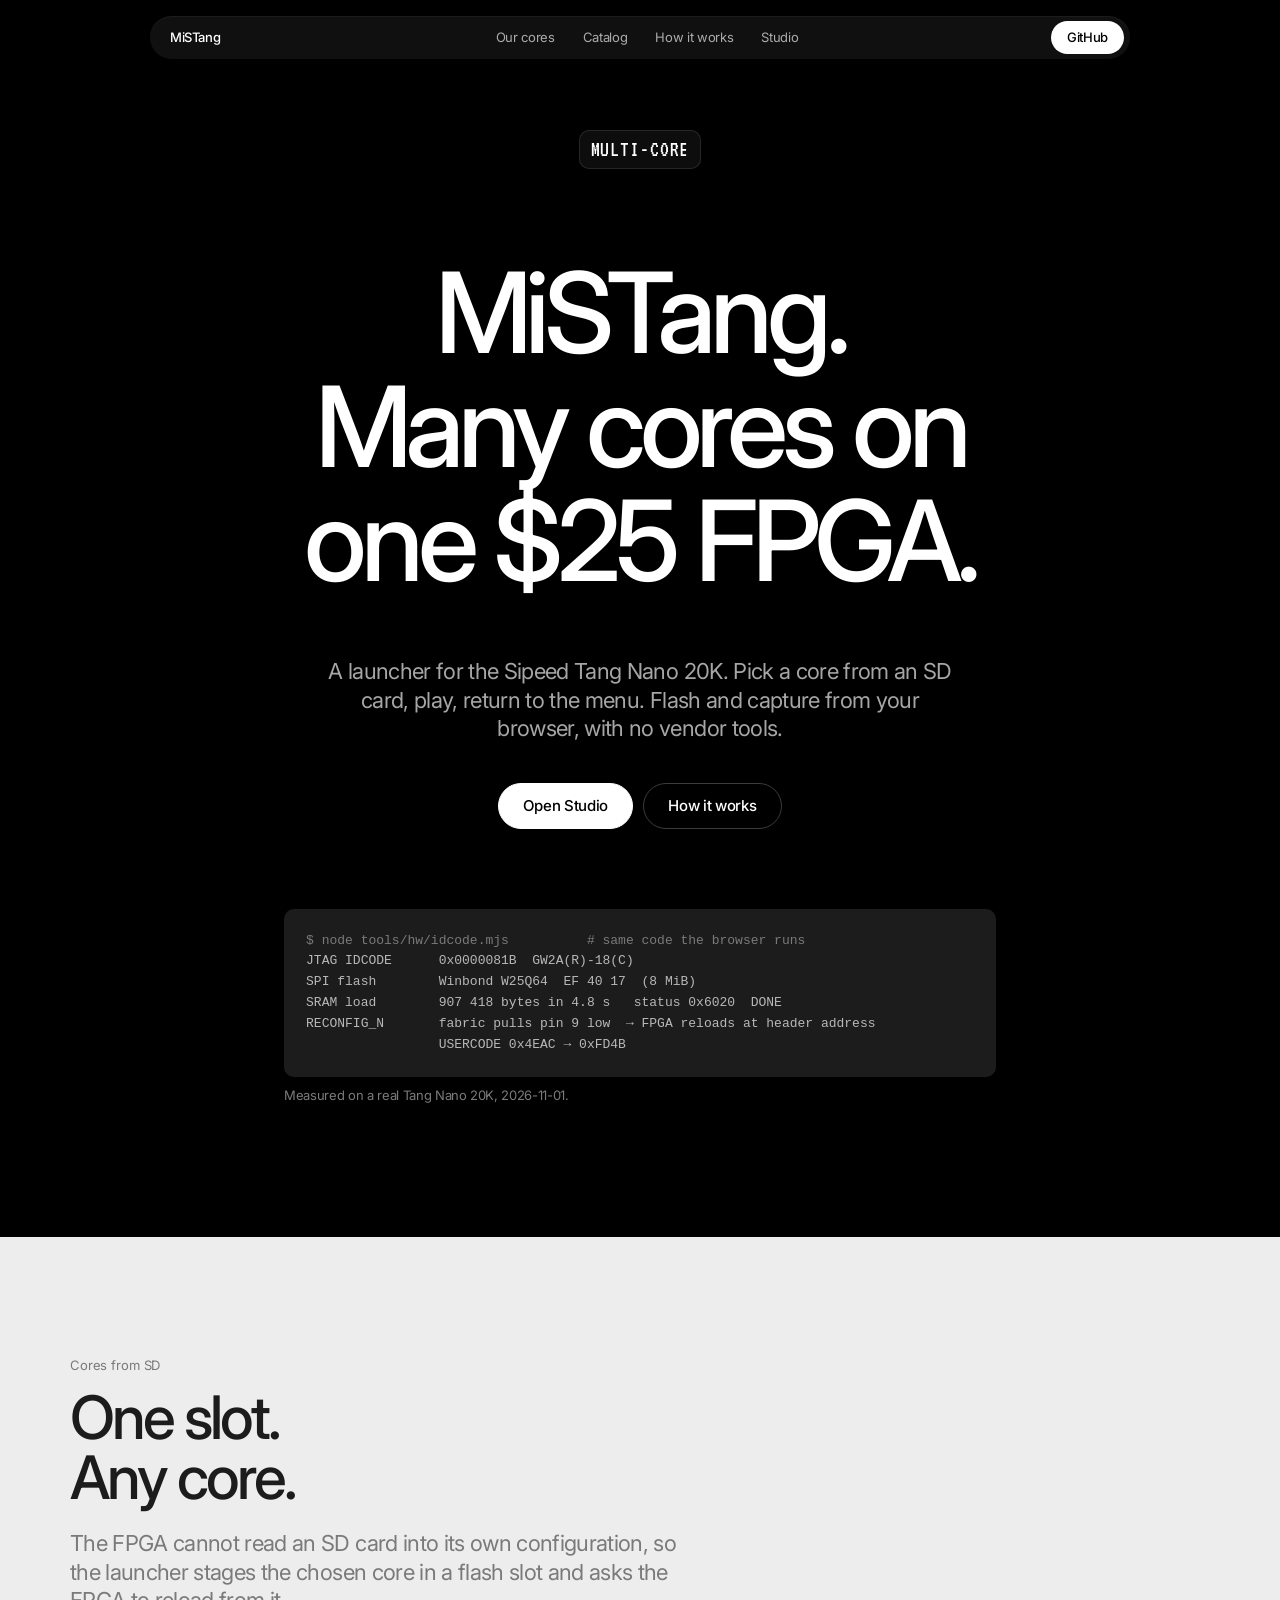
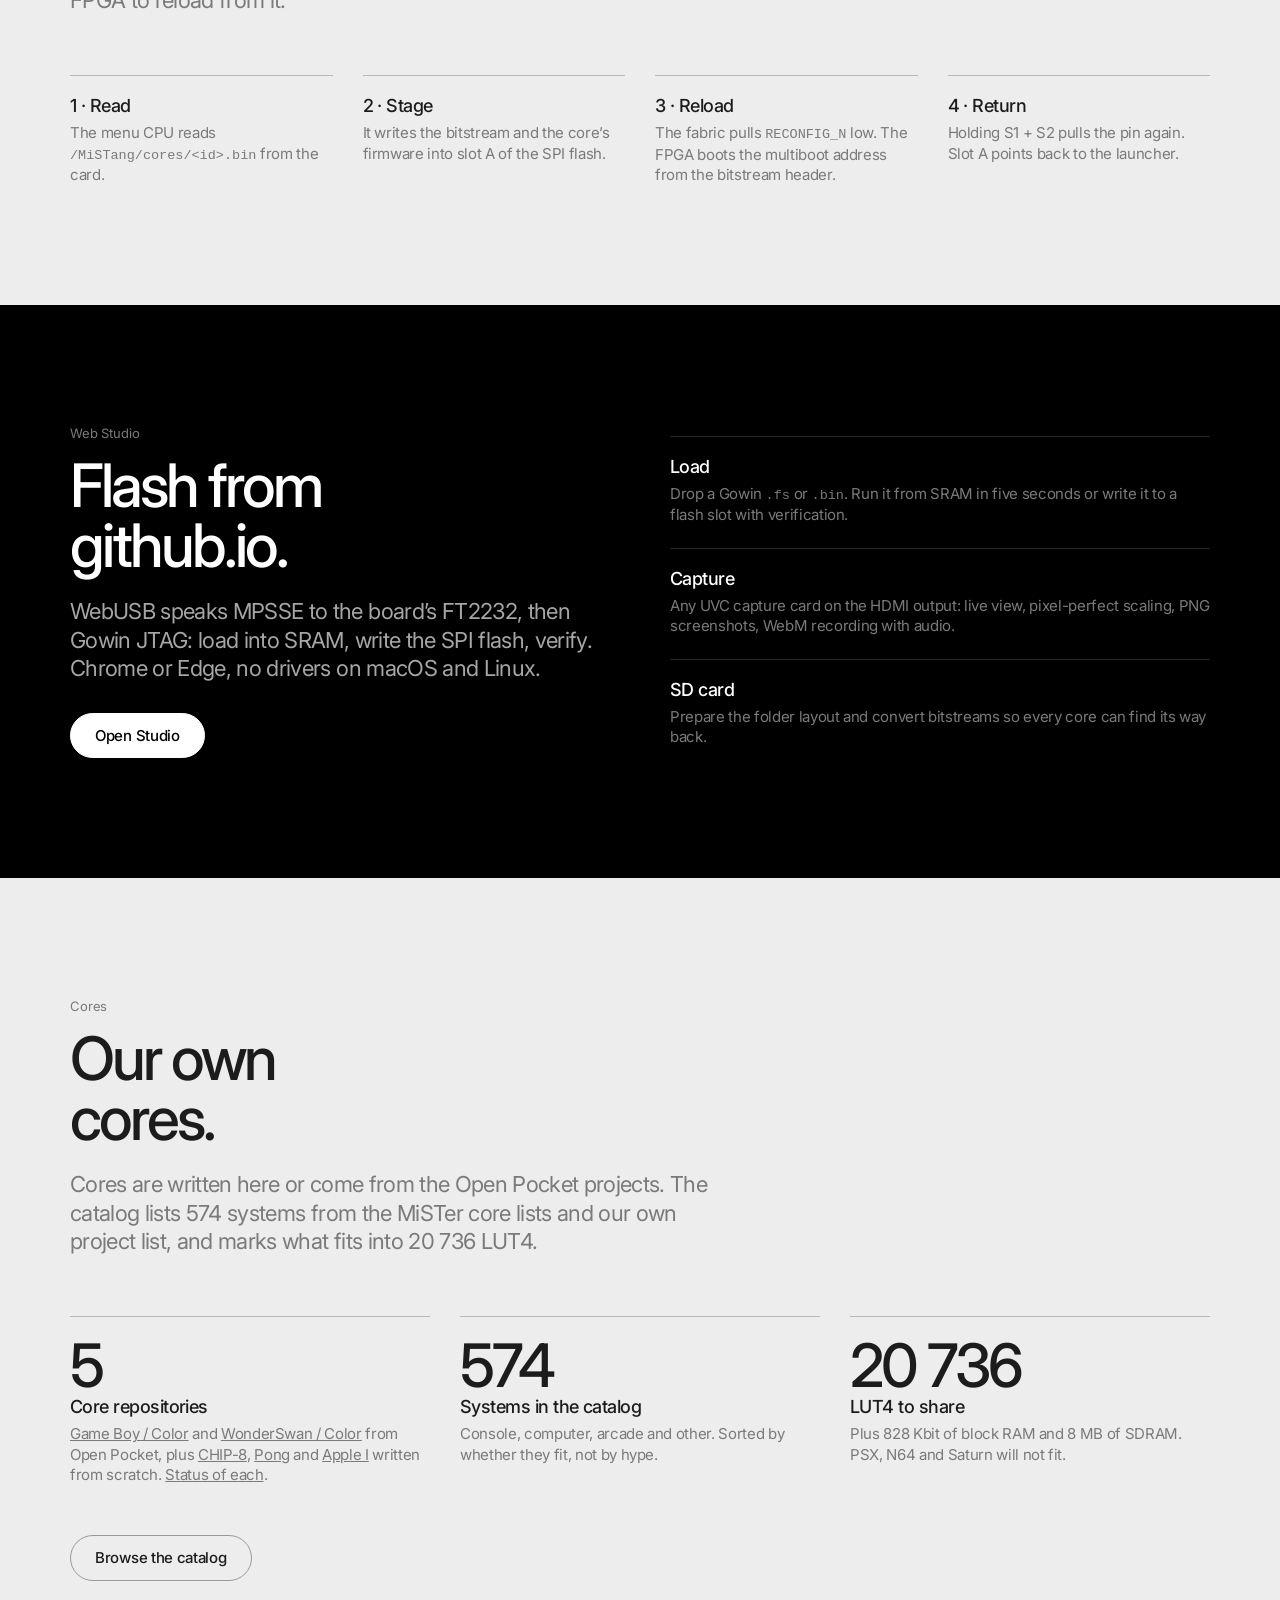
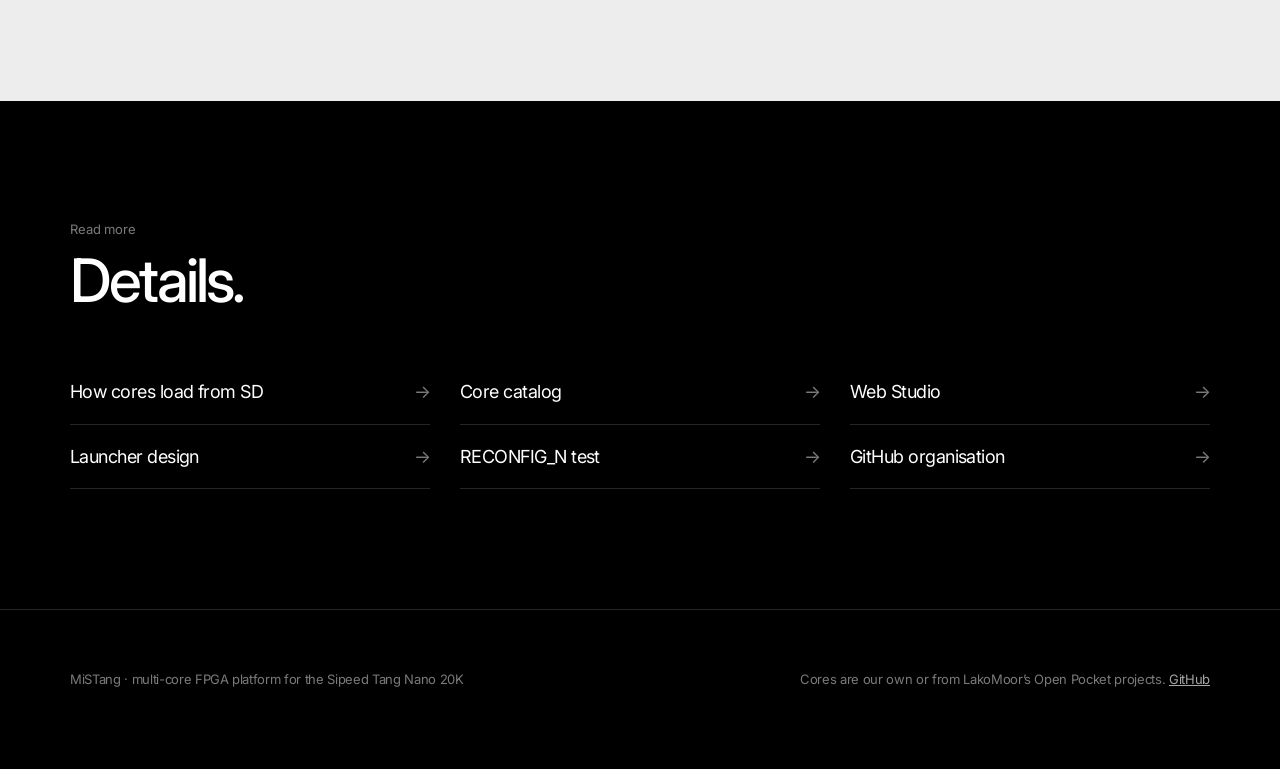
==== docs/index.html @ 380640c5 "Apple I core: site entry, catalog, README" ====
<!doctype html><html lang="en"><head><meta charset="utf-8"><meta name="viewport" content="width=device-width,initial-scale=1"><title>MiSTang</title><meta name="description" content="MiSTang: many FPGA cores on one Tang Nano 20K. Web flasher, HDMI capture, core catalog."><link rel="stylesheet" href="assets/site.css"><link rel="preconnect" href="https://fonts.googleapis.com"><link href="https://fonts.googleapis.com/css2?family=Inter:wght@400;500&family=VT323&display=swap" rel="stylesheet"></head><body><nav class="top"><a class="brand" href="index.html">MiSTang</a><div class="links"><a class="" href="ours.html">Our cores</a><a class="" href="cores.html">Catalog</a><a class="" href="how.html">How it works</a><a class="" href="studio/">Studio</a></div><a class="gh" href="https://github.com/MiSTang-FPGA/MiSTang">GitHub</a></nav>
<section class="hero"><div class="wrap">
<div class="lcd">MULTI-CORE</div>
<h1>MiSTang.<br>Many cores on<br>one $25 FPGA.</h1>
<p class="lead">A launcher for the Sipeed Tang Nano 20K. Pick a core from an SD card, play, return to the menu. Flash and capture from your browser, with no vendor tools.</p>
<div class="btns"><a class="btn solid" href="studio/">Open Studio</a><a class="btn" href="how.html">How it works</a></div>
<div style="max-width:760px;margin:80px auto 0;text-align:left"><pre><span style="color:#7a7a7a">$ node tools/hw/idcode.mjs          # same code the browser runs</span>
JTAG IDCODE      0x0000081B  GW2A(R)-18(C)
SPI flash        Winbond W25Q64  EF 40 17  (8 MiB)
SRAM load        907 418 bytes in 4.8 s   status 0x6020  DONE
RECONFIG_N       fabric pulls pin 9 low  → FPGA reloads at header address
                 USERCODE 0x4EAC → 0xFD4B</pre><p class="caption">Measured on a real Tang Nano 20K, 2026-11-01.</p></div>
</div></section>

<section class="light"><div class="wrap">
<p class="eyebrow">Cores from SD</p><h2>One slot.<br>Any core.</h2>
<p class="lead">The FPGA cannot read an SD card into its own configuration, so the launcher stages the chosen core in a flash slot and asks the FPGA to reload from it.</p>
<div class="grid4">
<div class="feat"><h3>1 · Read</h3><p>The menu CPU reads <code>/MiSTang/cores/&lt;id&gt;.bin</code> from the card.</p></div>
<div class="feat"><h3>2 · Stage</h3><p>It writes the bitstream and the core’s firmware into slot A of the SPI flash.</p></div>
<div class="feat"><h3>3 · Reload</h3><p>The fabric pulls <code>RECONFIG_N</code> low. The FPGA boots the multiboot address from the bitstream header.</p></div>
<div class="feat"><h3>4 · Return</h3><p>Holding S1 + S2 pulls the pin again. Slot A points back to the launcher.</p></div>
</div></div></section>

<section><div class="wrap split">
<div><p class="eyebrow">Web Studio</p><h2>Flash from<br>github.io.</h2>
<p class="lead">WebUSB speaks MPSSE to the board’s FT2232, then Gowin JTAG: load into SRAM, write the SPI flash, verify. Chrome or Edge, no drivers on macOS and Linux.</p>
<div class="btns" style="justify-content:flex-start;margin-top:30px"><a class="btn solid" href="studio/">Open Studio</a></div></div>
<div><div class="feat"><h3>Load</h3><p>Drop a Gowin <code>.fs</code> or <code>.bin</code>. Run it from SRAM in five seconds or write it to a flash slot with verification.</p></div>
<div class="feat" style="margin-top:22px"><h3>Capture</h3><p>Any UVC capture card on the HDMI output: live view, pixel-perfect scaling, PNG screenshots, WebM recording with audio.</p></div>
<div class="feat" style="margin-top:22px"><h3>SD card</h3><p>Prepare the folder layout and convert bitstreams so every core can find its way back.</p></div></div>
</div></section>

<section class="light"><div class="wrap">
<p class="eyebrow">Cores</p><h2>Our own<br>cores.</h2>
<p class="lead">Cores are written here or come from the Open Pocket projects. The catalog lists 574 systems from the MiSTer core lists and our own project list, and marks what fits into 20 736 LUT4.</p>
<div class="grid3">
<div class="feat"><div class="big-num">5</div><h3>Core repositories</h3><p><a href="https://github.com/MiSTang-FPGA/mistang-core-gbc">Game Boy / Color</a> and <a href="https://github.com/MiSTang-FPGA/mistang-core-ws">WonderSwan / Color</a> from Open Pocket, plus <a href="https://github.com/MiSTang-FPGA/mistang-core-chip8">CHIP-8</a>, <a href="https://github.com/MiSTang-FPGA/mistang-core-pong">Pong</a> and <a href="https://github.com/MiSTang-FPGA/mistang-core-apple1">Apple I</a> written from scratch. <a href="ours.html">Status of each</a>.</p></div>
<div class="feat"><div class="big-num">574</div><h3>Systems in the catalog</h3><p>Console, computer, arcade and other. Sorted by whether they fit, not by hype.</p></div>
<div class="feat"><div class="big-num">20 736</div><h3>LUT4 to share</h3><p>Plus 828 Kbit of block RAM and 8 MB of SDRAM. PSX, N64 and Saturn will not fit.</p></div>
</div>
<div class="btns" style="justify-content:flex-start;margin-top:50px"><a class="btn" href="cores.html">Browse the catalog</a></div>
</div></section>

<section><div class="wrap"><p class="eyebrow">Read more</p><h2>Details.</h2>
<div class="doclinks"><a href="how.html">How cores load from SD<span>→</span></a><a href="cores.html">Core catalog<span>→</span></a><a href="studio/">Web Studio<span>→</span></a>
<a href="https://github.com/MiSTang-FPGA/MiSTang/blob/main/docs/design/launcher.md">Launcher design<span>→</span></a><a href="https://github.com/MiSTang-FPGA/MiSTang/tree/main/hwtest/reconfig">RECONFIG_N test<span>→</span></a><a href="https://github.com/MiSTang-FPGA">GitHub organisation<span>→</span></a></div></div></section><footer><div class="wrap"><span>MiSTang · multi-core FPGA platform for the Sipeed Tang Nano 20K</span><span>Cores are our own or from LakoMoor’s Open Pocket projects. <a href="https://github.com/MiSTang-FPGA">GitHub</a></span></div></footer></body></html>
---- docs/assets/site.css ----
/* MiSTang: same achromatic language as Open Pocket — white on black, black on warm grey, tight grotesk,
   floating frosted nav pill, outlined pill buttons, one dot-matrix accent. */
:root{color-scheme:dark;--ink:#000;--graphite:#1c1c1c;--steel:#7a7a7a;--pewter:#a6a6a6;--ash:#b8b8b8;--mist:#ededed;--paper:#fff;--hair:#262626;
--sans:"Graphik",Inter,"Segoe UI",system-ui,sans-serif;--mono:ui-monospace,"SF Mono",Menlo,Consolas,monospace;
/* aliases used by the Studio stylesheet */
--bg:var(--ink);--card:var(--graphite);--line:var(--hair);--dim:var(--pewter);--mute:var(--steel);--tang:#fff;--tang2:#ededed;--teal:#fff;--bad:#ff6b6b;--ok:#7be3a4;--r:10px}
*{box-sizing:border-box}html{scroll-behavior:smooth}
body{margin:0;background:var(--ink);color:var(--paper);font:400 17px/1.3 var(--sans);letter-spacing:-.02em;-webkit-font-smoothing:antialiased;overflow-x:hidden}
a{color:inherit}.wrap{max-width:1180px;margin:0 auto;padding:0 20px}
nav.top{position:fixed;top:16px;left:50%;transform:translateX(-50%);z-index:20;width:min(980px,calc(100% - 24px));display:grid;grid-template-columns:1fr auto 1fr;align-items:center;padding:5px 6px 5px 20px;border-radius:1000px;background:rgba(30,30,30,.55);backdrop-filter:blur(18px) saturate(1.4);-webkit-backdrop-filter:blur(18px) saturate(1.4);box-shadow:0 1px 0 rgba(255,255,255,.05) inset,0 8px 32px rgba(0,0,0,.35);font-size:13px}
nav.top .brand{font-weight:500;text-decoration:none;letter-spacing:-.03em}
nav.top .links{display:flex;gap:2px}nav.top .links a{padding:8px 13px;border-radius:1000px;color:rgba(255,255,255,.65);text-decoration:none}
nav.top .links a:hover,nav.top .links a.on{color:#fff}nav.top .links a.on{background:rgba(255,255,255,.1)}
nav.top .gh{justify-self:end;padding:8px 16px;border-radius:1000px;background:var(--paper);color:var(--ink);text-decoration:none;font-weight:500}
nav.top .gh+.gh{margin-left:0}
@media(max-width:760px){nav.top .links{display:none}nav.top{grid-template-columns:1fr auto}}
section{padding:120px 0}section.light{background:var(--mist);color:var(--graphite)}
.eyebrow{font-size:13px;color:var(--steel);margin:0 0 13px;letter-spacing:-.01em;font-family:var(--sans);text-transform:none}
h1{font-size:clamp(54px,9vw,112px);line-height:1.02;font-weight:500;letter-spacing:-.055em;margin:60px auto;padding:0 20px;text-align:center}
h2{font-size:clamp(38px,5.4vw,60px);line-height:1;font-weight:500;letter-spacing:-.05em;margin:0 0 20px}
h3{font-size:18px;font-weight:500;letter-spacing:-.03em;margin:0 0 6px}
.lead{font-size:clamp(18px,2vw,22px);line-height:1.3;color:var(--pewter);max-width:640px;letter-spacing:-.03em}
.sub{font-size:clamp(18px,2vw,22px);color:var(--pewter);max-width:640px;margin:0 0 30px}
.light .lead,.light .muted{color:var(--steel)}.muted{color:var(--steel);font-size:15px;line-height:1.35}
.hero{min-height:min(100vh,900px);display:flex;flex-direction:column;justify-content:center;padding-top:130px;text-align:center}
.hero .lead{margin:26px auto 40px}
.lcd{display:inline-block;font-family:VT323,monospace;font-size:22px;letter-spacing:.04em;padding:5px 12px;border-radius:10px;background:#0d0d0d;color:#fff;margin-bottom:26px;box-shadow:0 0 0 1px var(--hair) inset}
.btns{display:flex;gap:10px;justify-content:center;flex-wrap:wrap}
.btn{display:inline-block;padding:12px 24px;border-radius:100px;font-size:15px;font-weight:500;text-decoration:none;border:1px solid #3c3c3c;background:transparent;color:inherit;cursor:pointer;font-family:var(--sans);letter-spacing:-.02em;transition:background .15s,color .15s}
.btn:hover{background:#242424}.btn.primary,.btn.solid{background:var(--paper);color:var(--ink);border-color:var(--paper)}.btn.primary:hover,.btn.solid:hover{background:var(--mist)}
.light .btn{border-color:#999}.light .btn:hover{background:var(--graphite);color:var(--paper)}
.btn:disabled{opacity:.35;pointer-events:none}
.split{display:grid;grid-template-columns:1fr 1fr;gap:60px;align-items:center}
@media(max-width:860px){.split{grid-template-columns:1fr;gap:40px}}
.grid3{display:grid;grid-template-columns:repeat(3,1fr);gap:30px;margin-top:60px}.grid4{display:grid;grid-template-columns:repeat(4,1fr);gap:30px;margin-top:60px}
@media(max-width:900px){.grid3,.grid4{grid-template-columns:1fr 1fr}}@media(max-width:560px){.grid3,.grid4{grid-template-columns:1fr}}
.feat{border-top:1px solid var(--hair);padding-top:18px}.light .feat{border-top-color:var(--ash)}.feat p{margin:0;color:var(--steel);font-size:15px;line-height:1.35}
.big-num{font-size:60px;font-weight:500;letter-spacing:-.05em;line-height:1}
.caption{margin-top:10px;font-size:13px;color:var(--steel)}
table{width:100%;border-collapse:collapse;font-size:15px}th,td{text-align:left;padding:12px 16px 12px 0;border-bottom:1px solid var(--hair);vertical-align:top}th{font-weight:500;color:var(--steel);font-size:13px}
.light th,.light td{border-bottom-color:var(--ash)}
pre{background:var(--graphite);color:var(--ash);border-radius:10px;padding:22px;overflow-x:auto;font:13px/1.6 var(--mono);letter-spacing:0;margin:0}
code{font-family:var(--mono);font-size:.9em;letter-spacing:0}.mono{font-family:var(--mono)}
.doclinks{display:grid;grid-template-columns:repeat(3,1fr);gap:0 30px;margin-top:50px}@media(max-width:760px){.doclinks{grid-template-columns:1fr}}
.doclinks a{display:flex;justify-content:space-between;padding:20px 0;border-bottom:1px solid var(--hair);text-decoration:none;font-size:18px;letter-spacing:-.03em}
.doclinks a span{color:var(--steel)}.doclinks a:hover span{color:var(--paper)}
footer{padding:60px 0 80px;color:var(--steel);font-size:13px;line-height:1.5;border-top:1px solid var(--hair)}footer a{color:var(--pewter)}
footer .wrap{display:flex;gap:20px;flex-wrap:wrap;justify-content:space-between}
.pill{display:inline-block;padding:2px 9px;border-radius:100px;font-size:11px;border:1px solid #3c3c3c;color:var(--pewter);letter-spacing:0}
.pill.proven{color:#000;background:#fff;border-color:#fff}.pill.likely{color:#fff;border-color:#777}.pill.maybe{color:var(--pewter)}.pill.idea{color:var(--steel);border-style:dotted}.pill.no{color:var(--steel);border-style:dashed}
.callout{border-top:1px solid var(--hair);border-bottom:1px solid var(--hair);padding:18px 0;margin:24px 0;color:var(--pewter);font-size:15px}
.prose{max-width:800px}.prose h3{margin:44px 0 10px;font-size:24px;letter-spacing:-.04em}.prose p,.prose li{color:var(--pewter);font-size:16px;line-height:1.4}.prose a{color:#fff;text-decoration-color:#555}
.page{padding:140px 0 80px}.page h1{text-align:left;margin:0 0 20px;font-size:clamp(44px,6vw,72px);padding:0}
[hidden]{display:none!important}
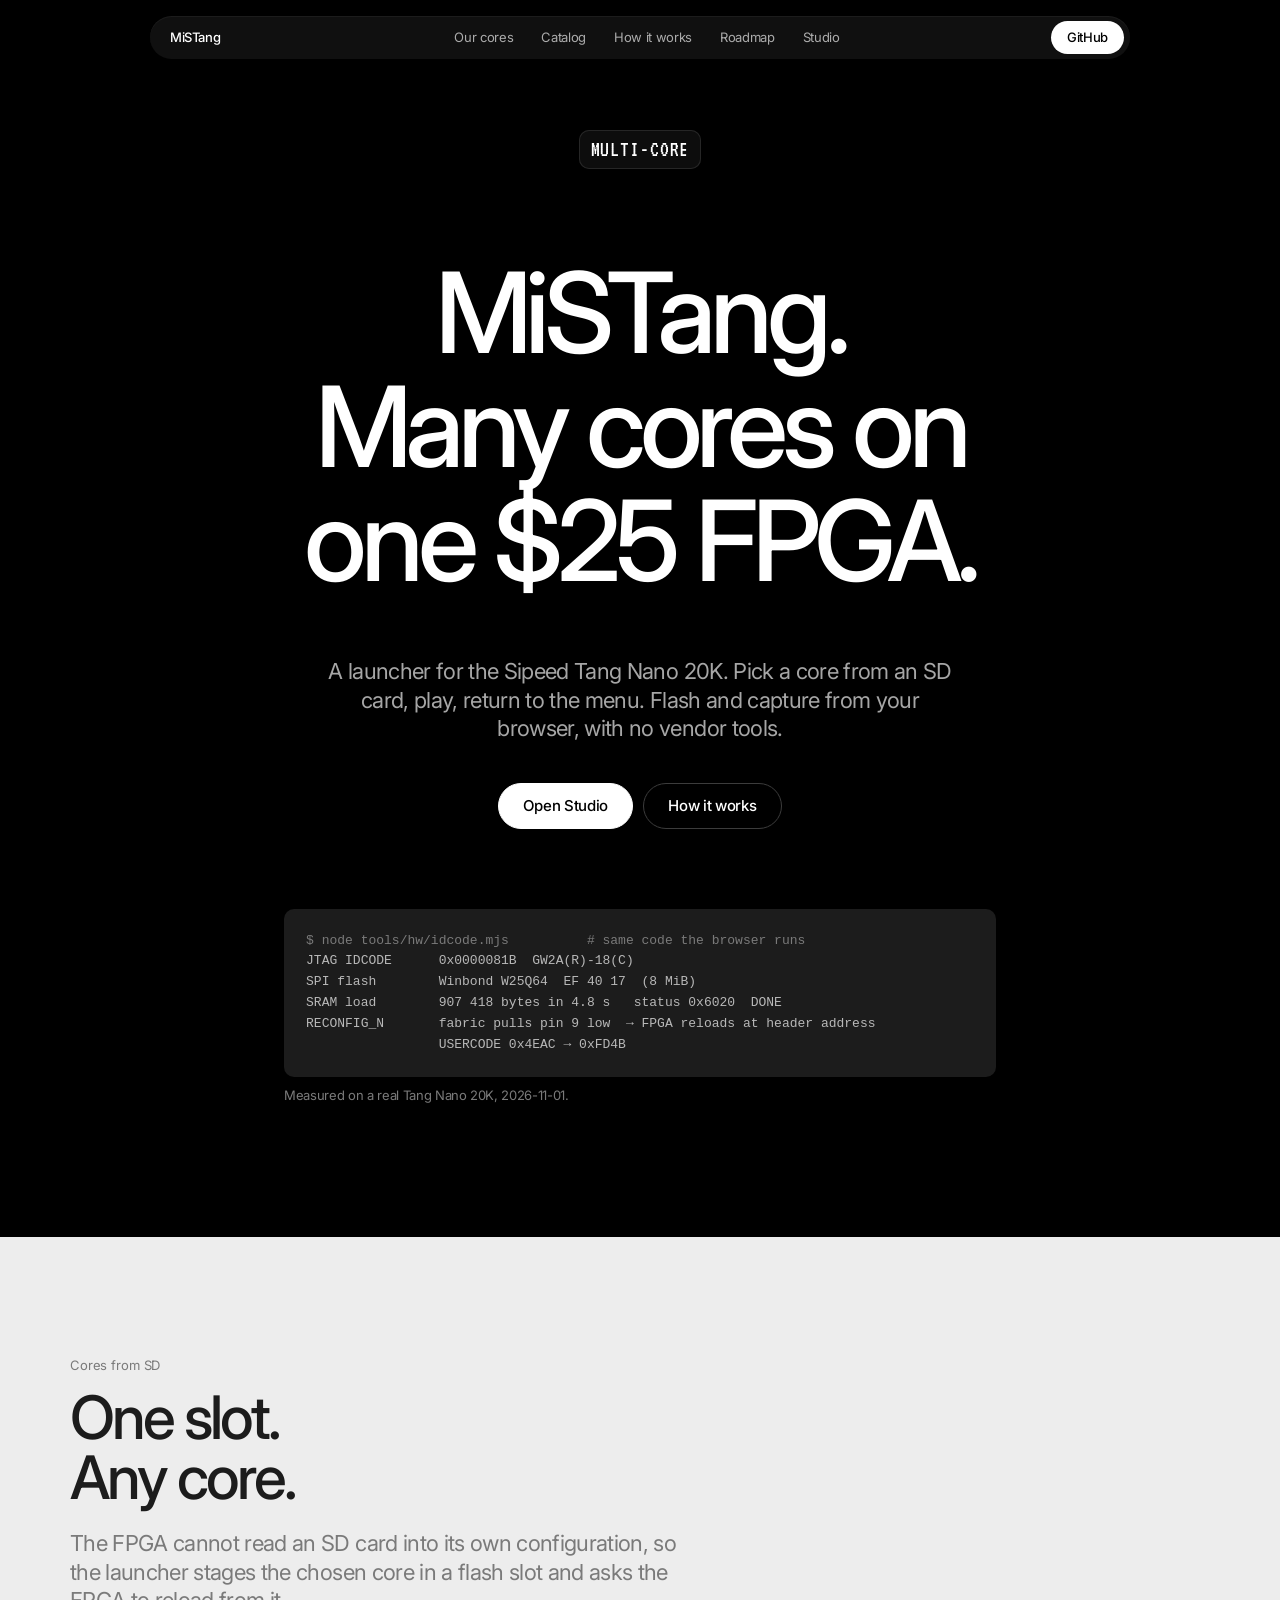
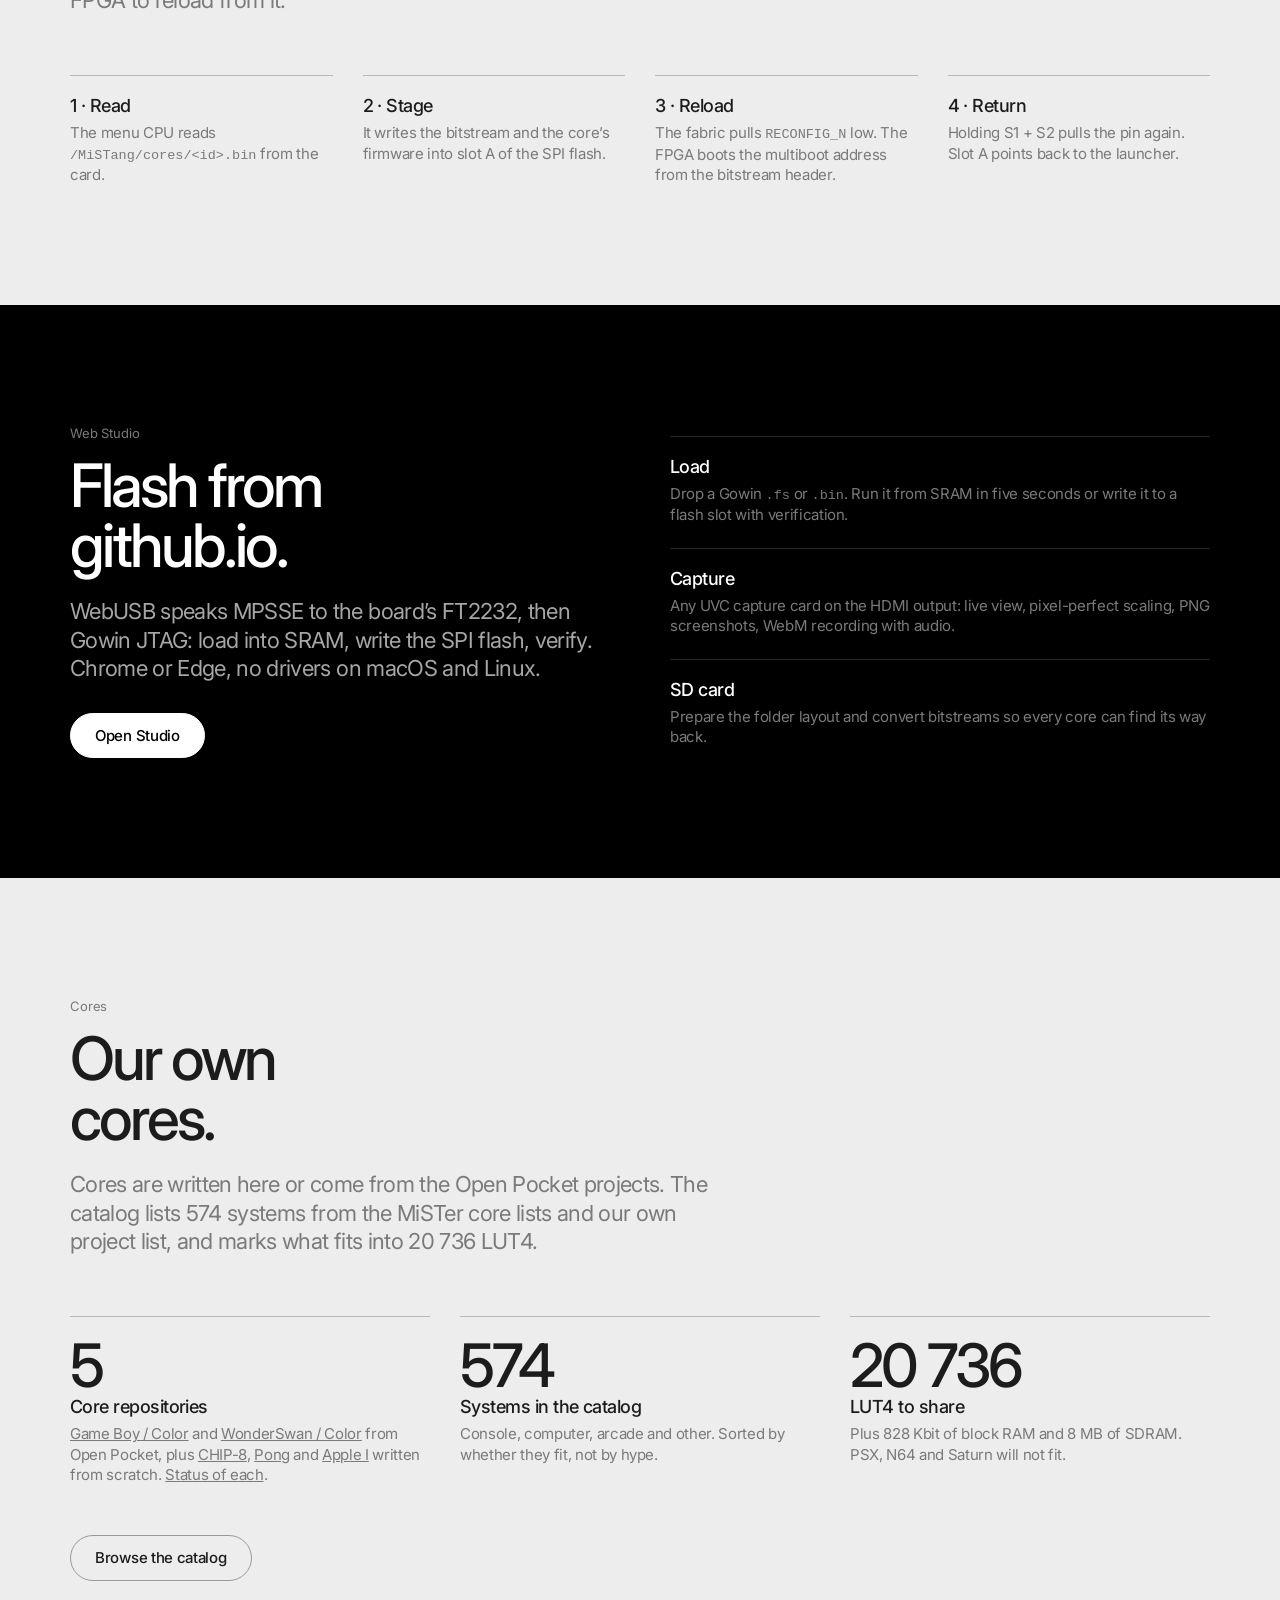
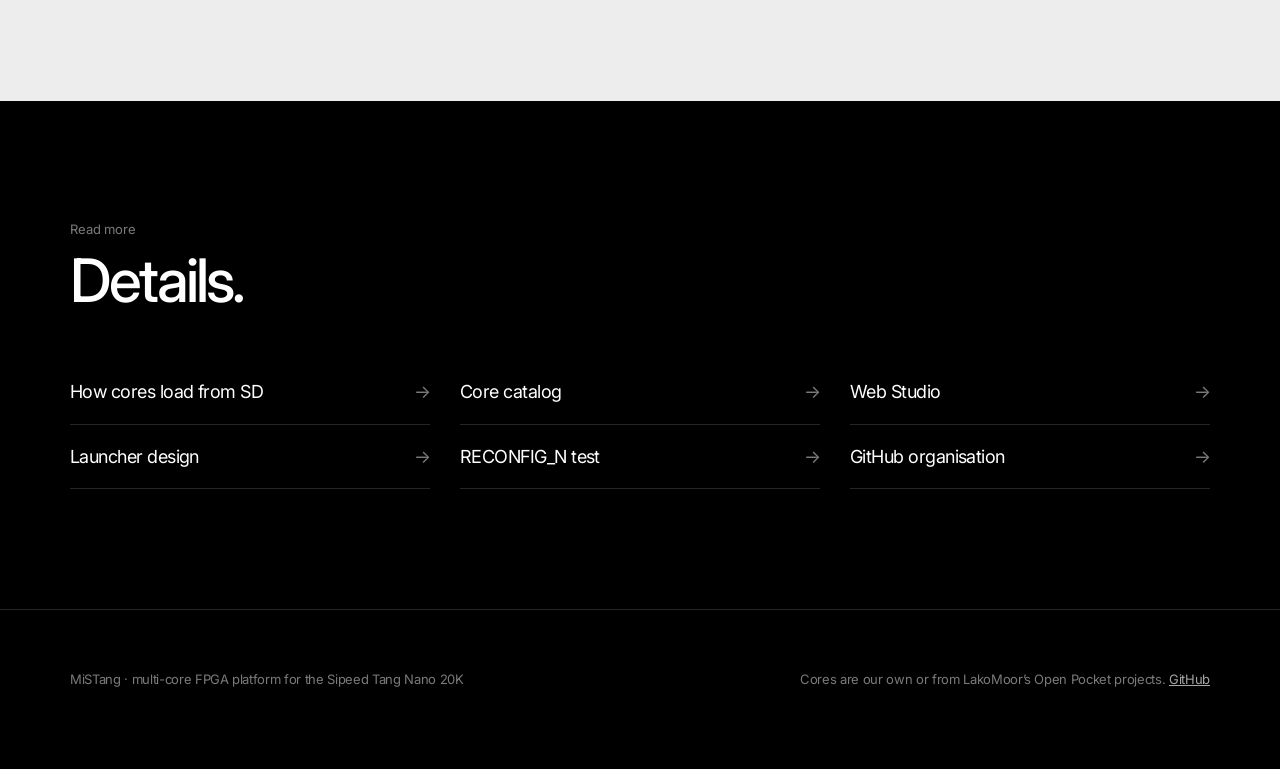
==== commit b2068ea0: "Site: Roadmap page with real statuses, XNU last Co-Authored-By: Claude Sonnet 5.5 <noreply@anthropic" ====
--- a/docs/index.html
+++ b/docs/index.html
@@ -1,4 +1,4 @@
-<!doctype html><html lang="en"><head><meta charset="utf-8"><meta name="viewport" content="width=device-width,initial-scale=1"><title>MiSTang</title><meta name="description" content="MiSTang: many FPGA cores on one Tang Nano 20K. Web flasher, HDMI capture, core catalog."><link rel="stylesheet" href="assets/site.css"><link rel="preconnect" href="https://fonts.googleapis.com"><link href="https://fonts.googleapis.com/css2?family=Inter:wght@400;500&family=VT323&display=swap" rel="stylesheet"></head><body><nav class="top"><a class="brand" href="index.html">MiSTang</a><div class="links"><a class="" href="ours.html">Our cores</a><a class="" href="cores.html">Catalog</a><a class="" href="how.html">How it works</a><a class="" href="studio/">Studio</a></div><a class="gh" href="https://github.com/MiSTang-FPGA/MiSTang">GitHub</a></nav>
+<!doctype html><html lang="en"><head><meta charset="utf-8"><meta name="viewport" content="width=device-width,initial-scale=1"><title>MiSTang</title><meta name="description" content="MiSTang: many FPGA cores on one Tang Nano 20K. Web flasher, HDMI capture, core catalog."><link rel="stylesheet" href="assets/site.css"><link rel="preconnect" href="https://fonts.googleapis.com"><link href="https://fonts.googleapis.com/css2?family=Inter:wght@400;500&family=VT323&display=swap" rel="stylesheet"></head><body><nav class="top"><a class="brand" href="index.html">MiSTang</a><div class="links"><a class="" href="ours.html">Our cores</a><a class="" href="cores.html">Catalog</a><a class="" href="how.html">How it works</a><a class="" href="roadmap.html">Roadmap</a><a class="" href="studio/">Studio</a></div><a class="gh" href="https://github.com/MiSTang-FPGA/MiSTang">GitHub</a></nav>
 <section class="hero"><div class="wrap">
 <div class="lcd">MULTI-CORE</div>
 <h1>MiSTang.<br>Many cores on<br>one $25 FPGA.</h1>
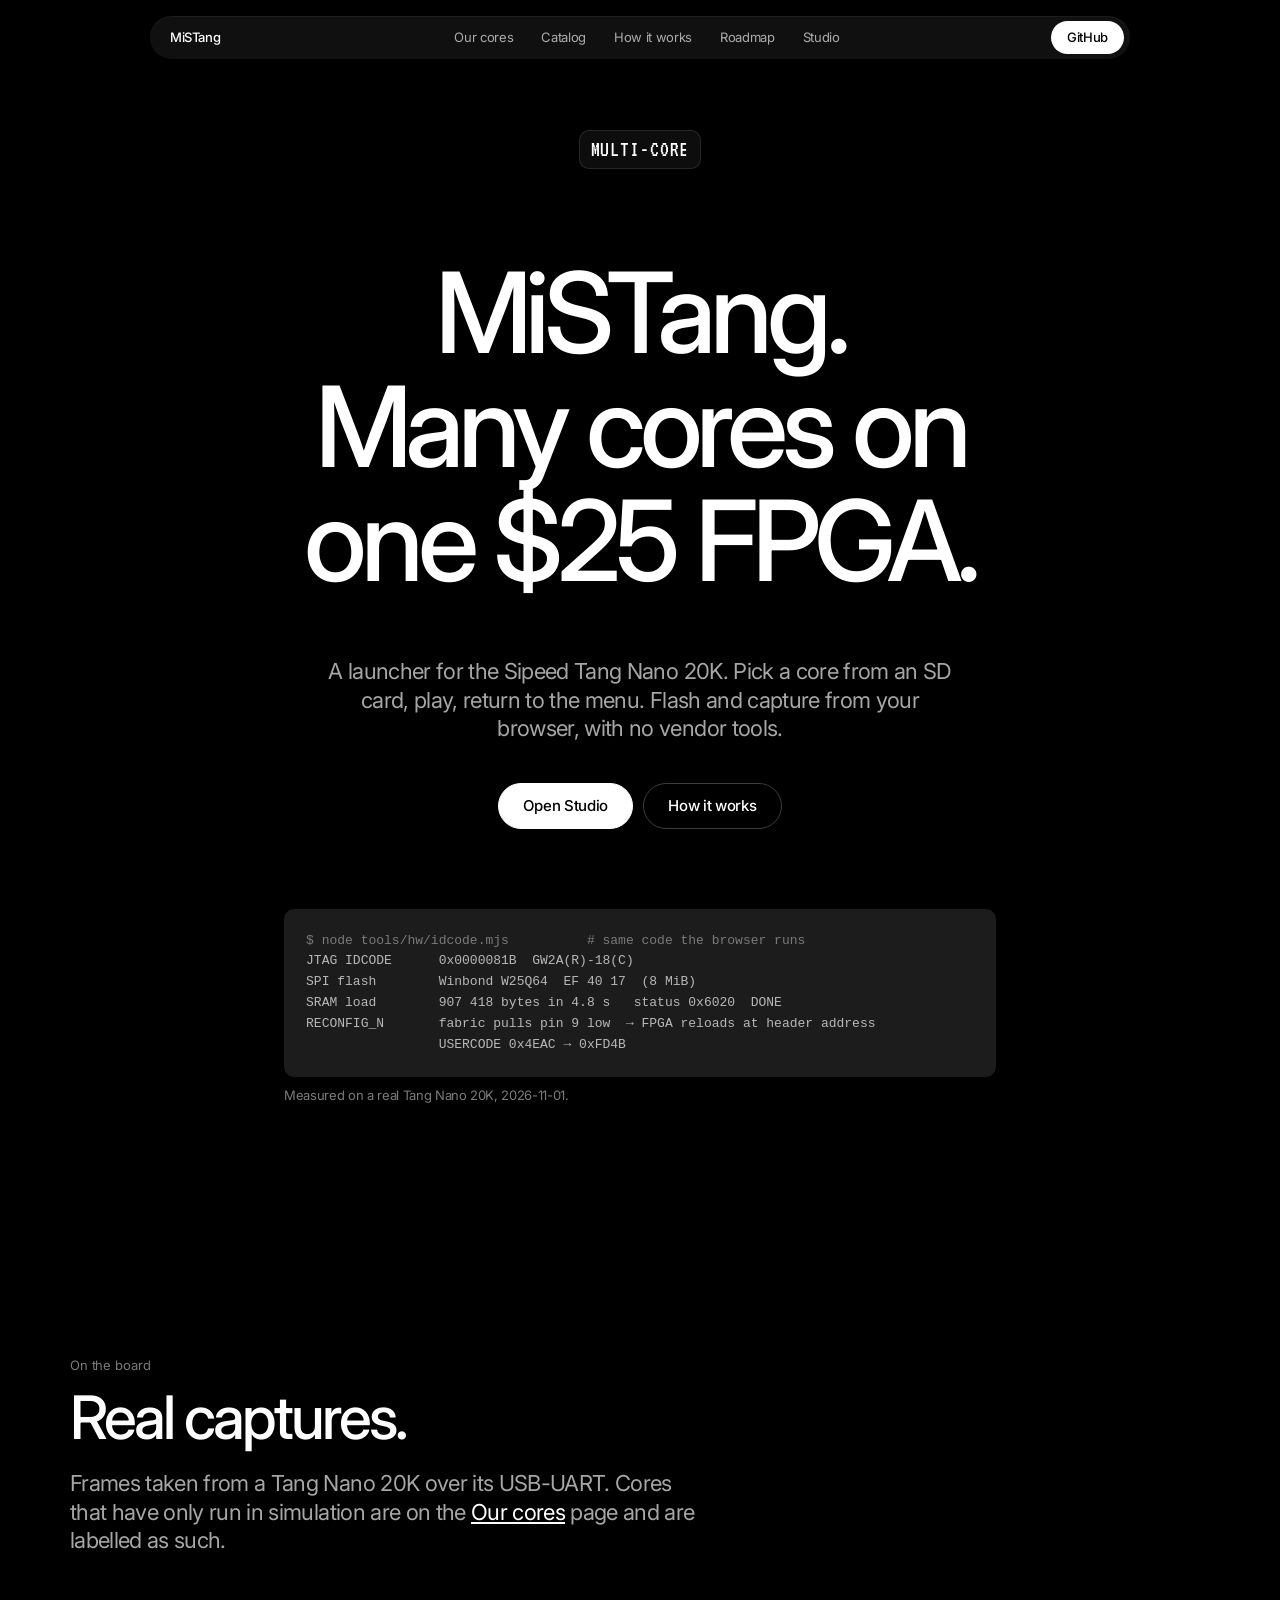
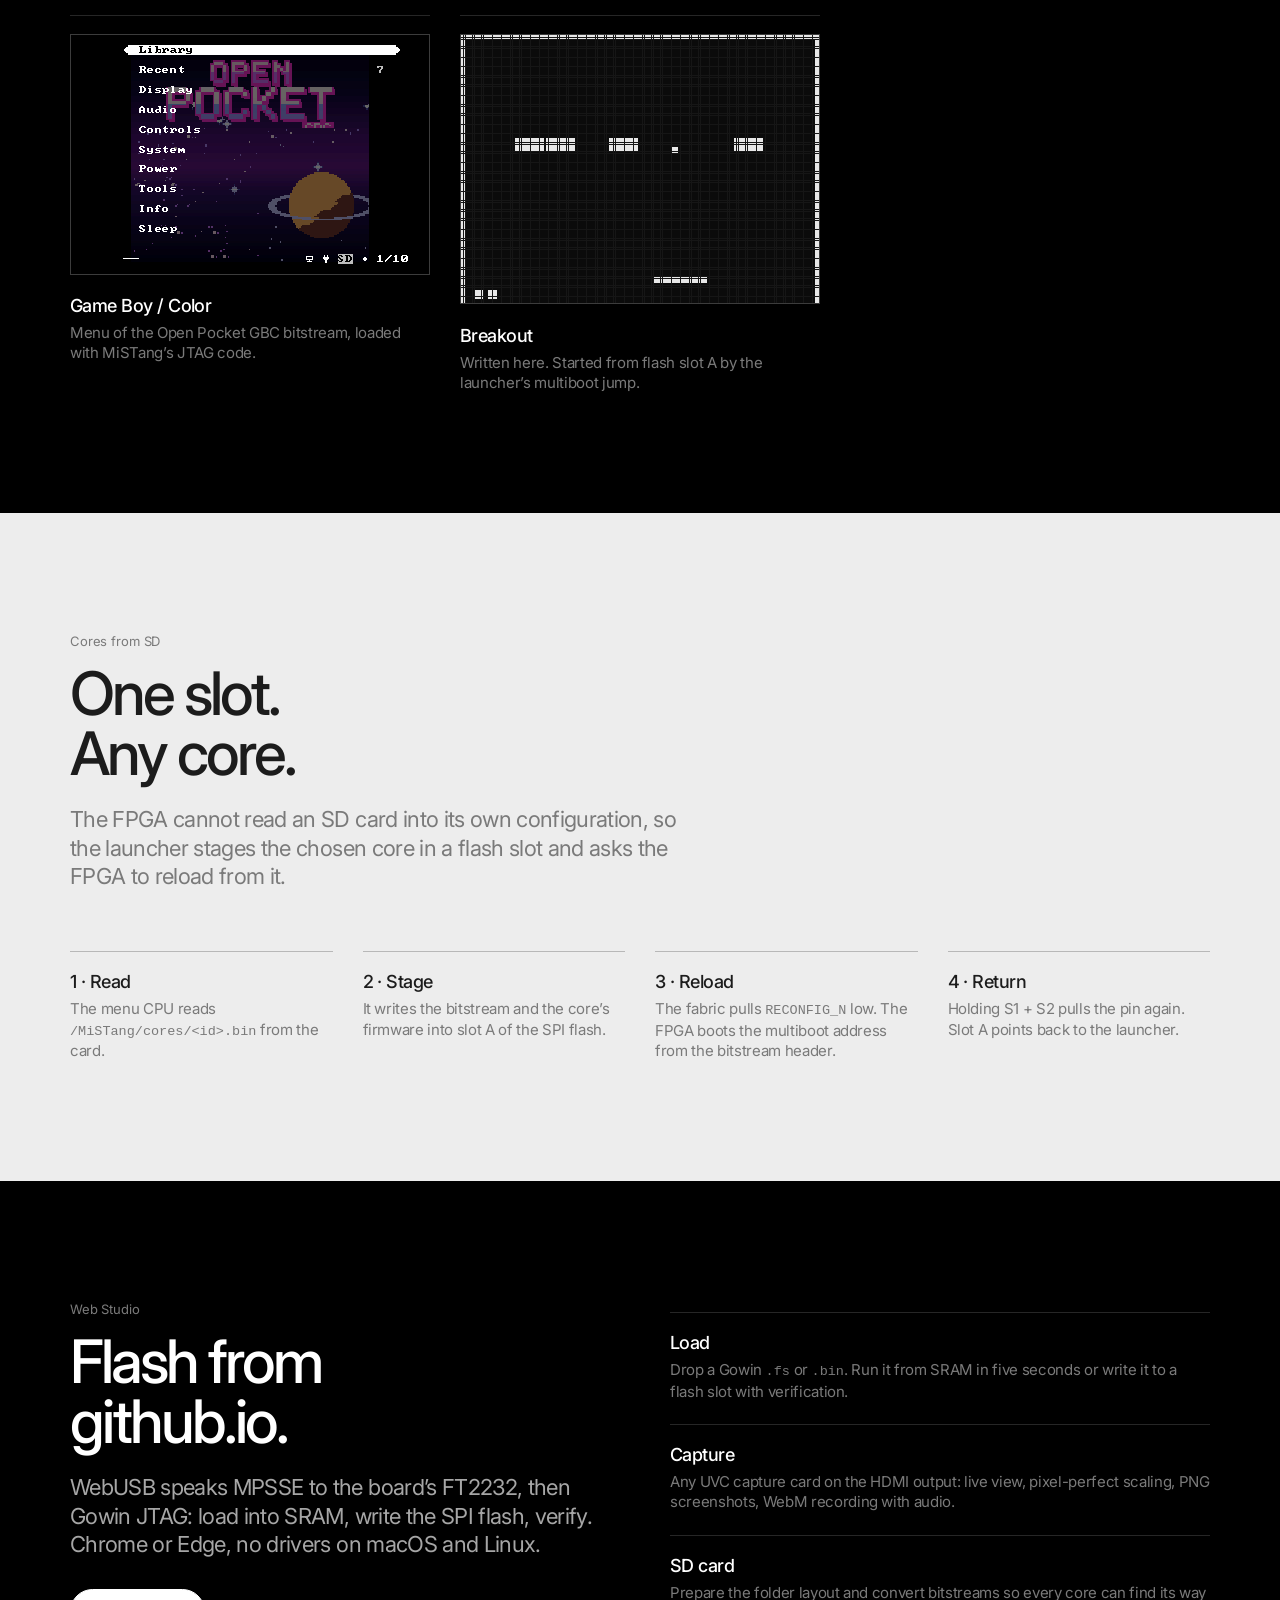
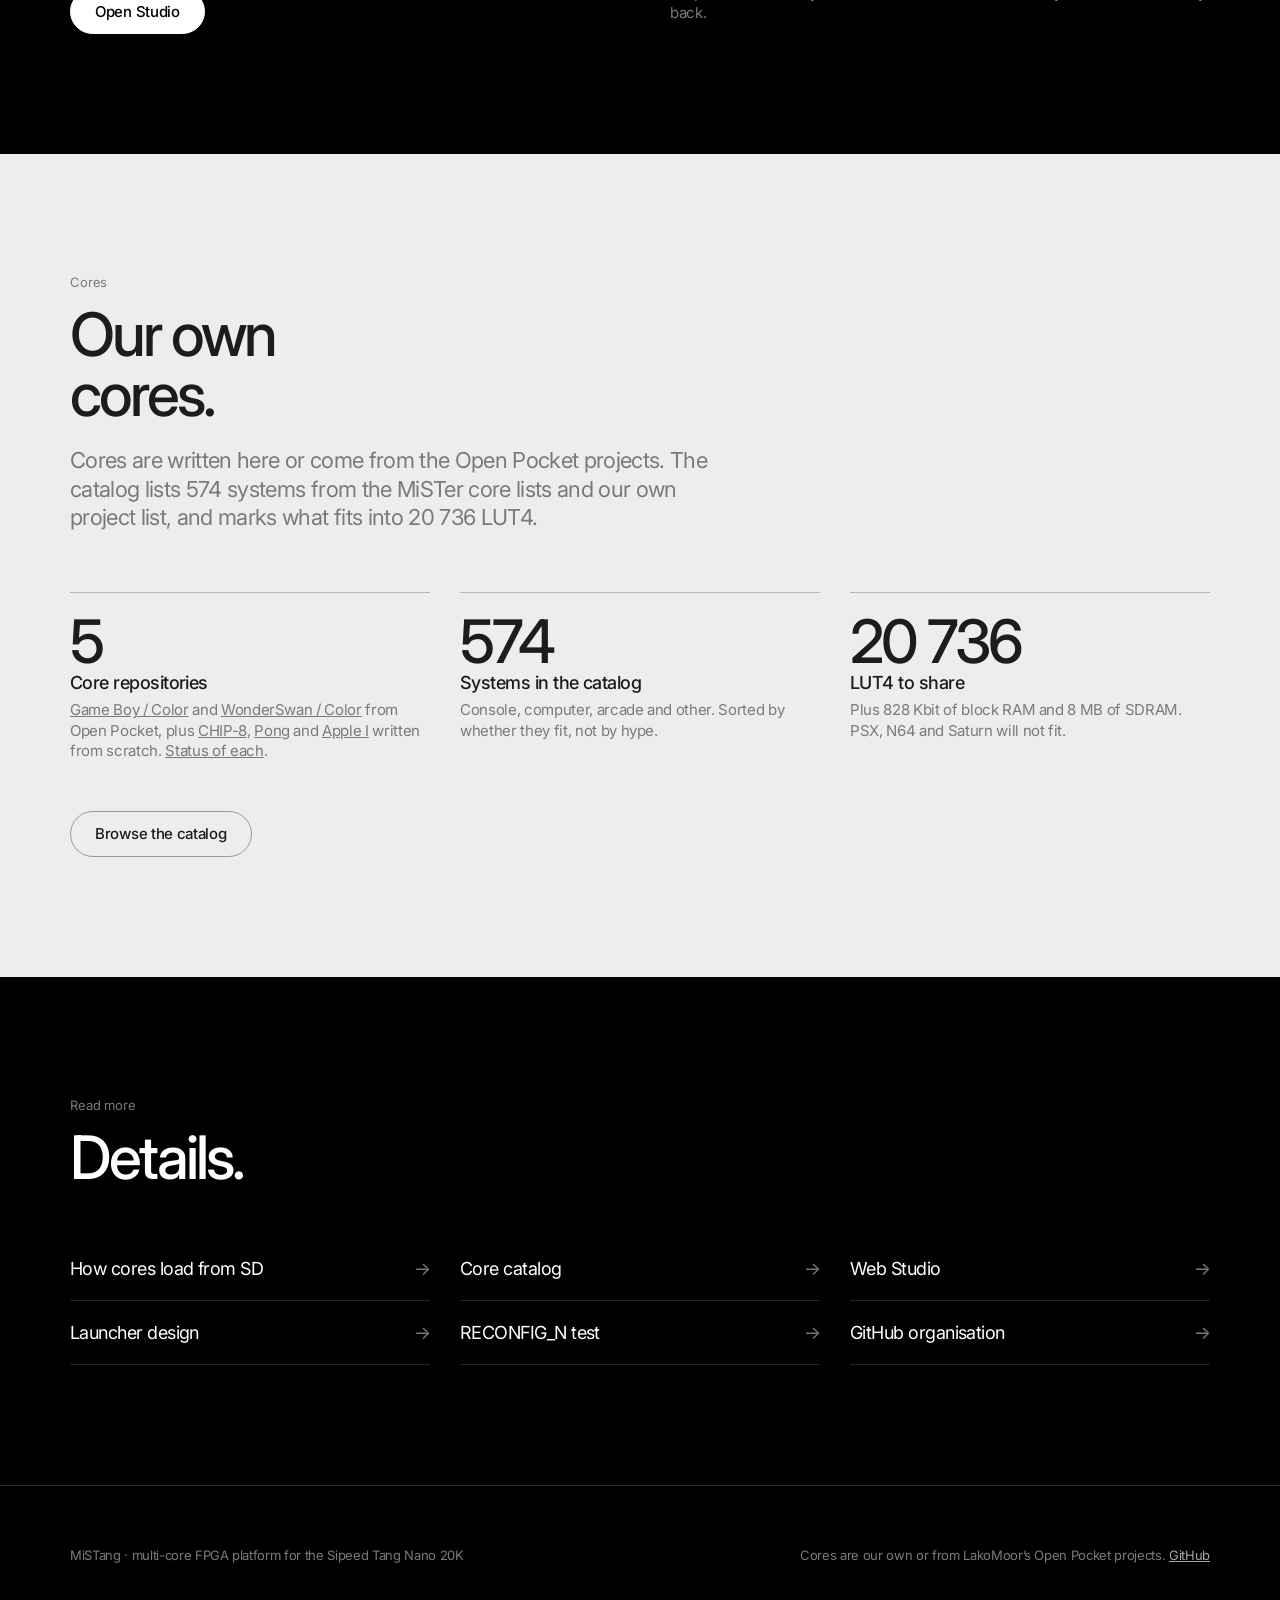
==== commit f19d2770: "Site: real board screenshots (index gallery, Breakout) and entries for the new core repos; launcher " ====
--- a/docs/index.html
+++ b/docs/index.html
@@ -11,6 +11,11 @@
 RECONFIG_N       fabric pulls pin 9 low  → FPGA reloads at header address
                  USERCODE 0x4EAC → 0xFD4B</pre><p class="caption">Measured on a real Tang Nano 20K, 2026-11-01.</p></div>
 </div></section>
+
+<section><div class="wrap"><p class="eyebrow">On the board</p><h2>Real captures.</h2>
+<p class="lead">Frames taken from a Tang Nano 20K over its USB-UART. Cores that have only run in simulation are on the <a href="ours.html" style="color:#fff">Our cores</a> page and are labelled as such.</p>
+<div class="grid3"><div class="feat"><img src="img/gbc-menu-board.png" alt="Game Boy core menu" style="width:100%;image-rendering:pixelated;border:1px solid #3c3c3c"><h3 style="margin-top:14px">Game Boy / Color</h3><p>Menu of the Open Pocket GBC bitstream, loaded with MiSTang’s JTAG code.</p></div>
+<div class="feat"><img src="img/core-breakout-board.png" alt="Breakout on the board" style="width:100%;image-rendering:pixelated;border:1px solid #3c3c3c"><h3 style="margin-top:14px">Breakout</h3><p>Written here. Started from flash slot A by the launcher’s multiboot jump.</p></div></div></div></section>
 
 <section class="light"><div class="wrap">
 <p class="eyebrow">Cores from SD</p><h2>One slot.<br>Any core.</h2>
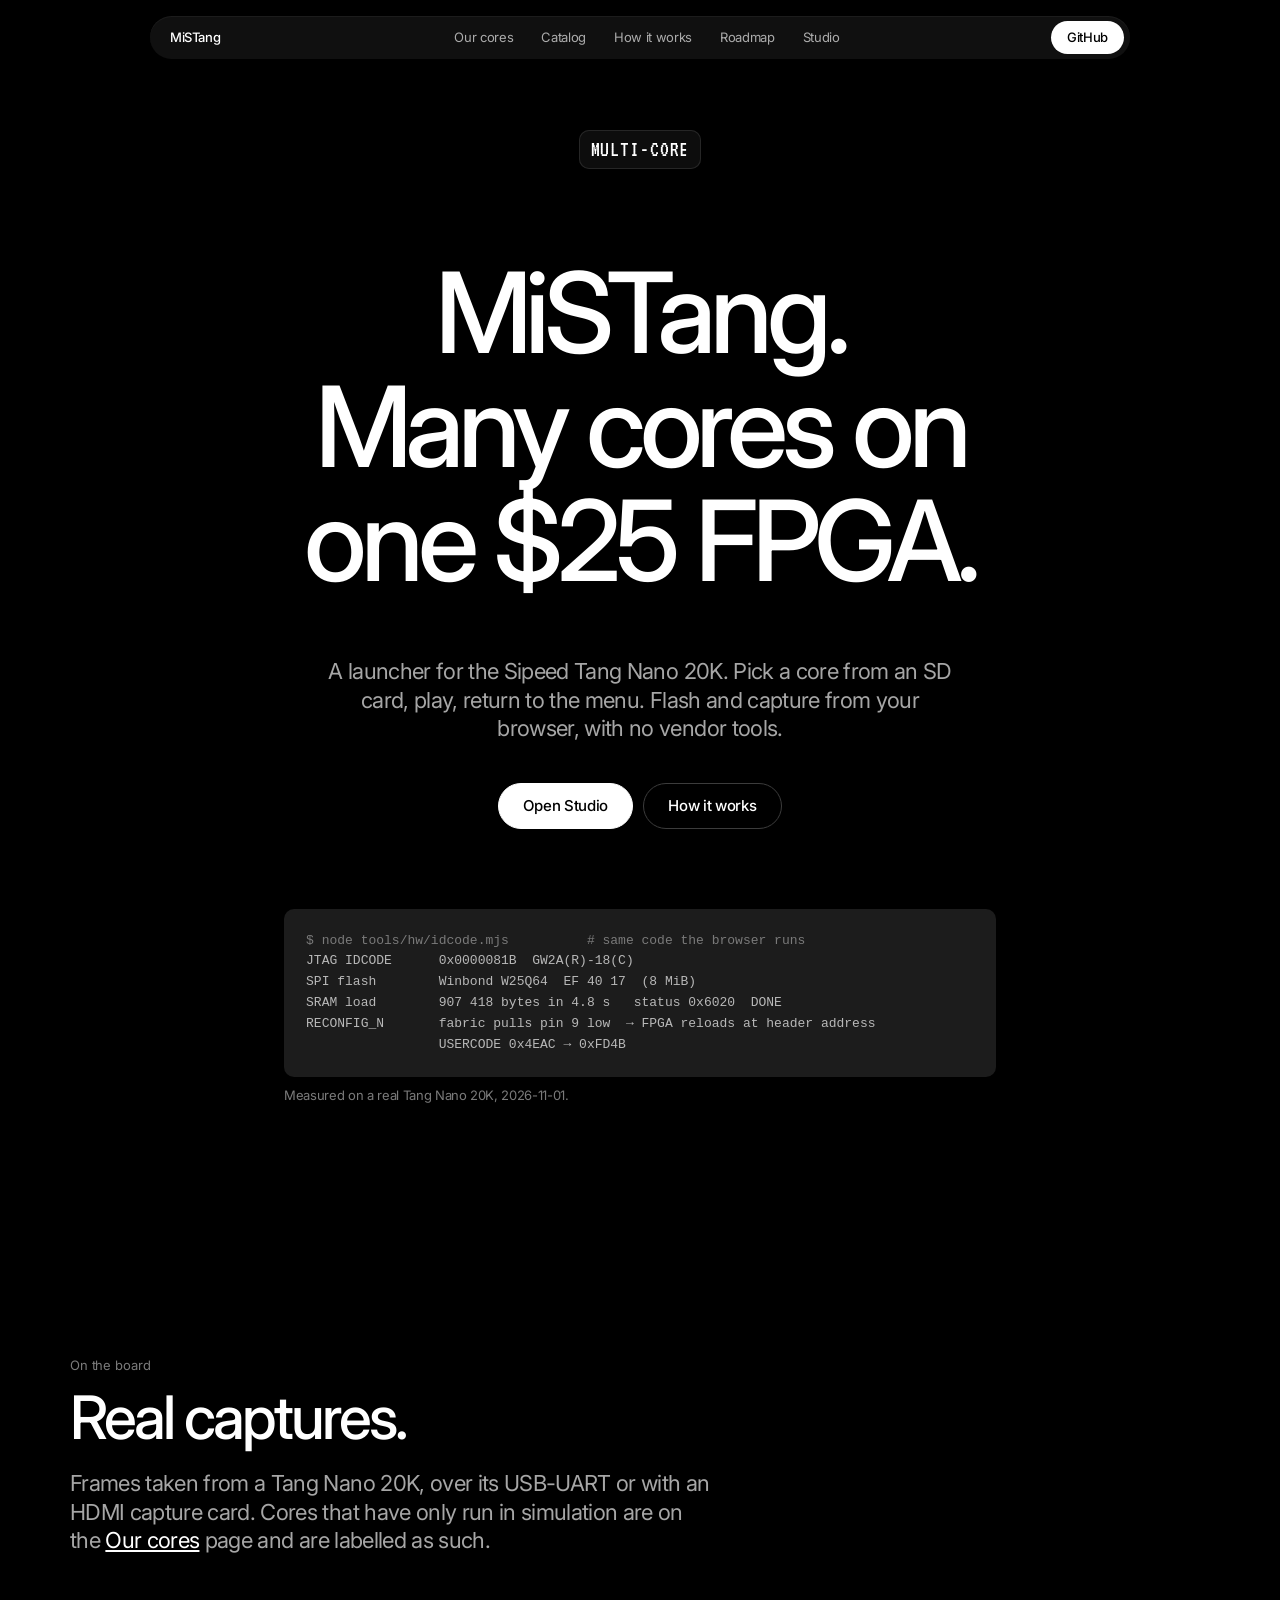
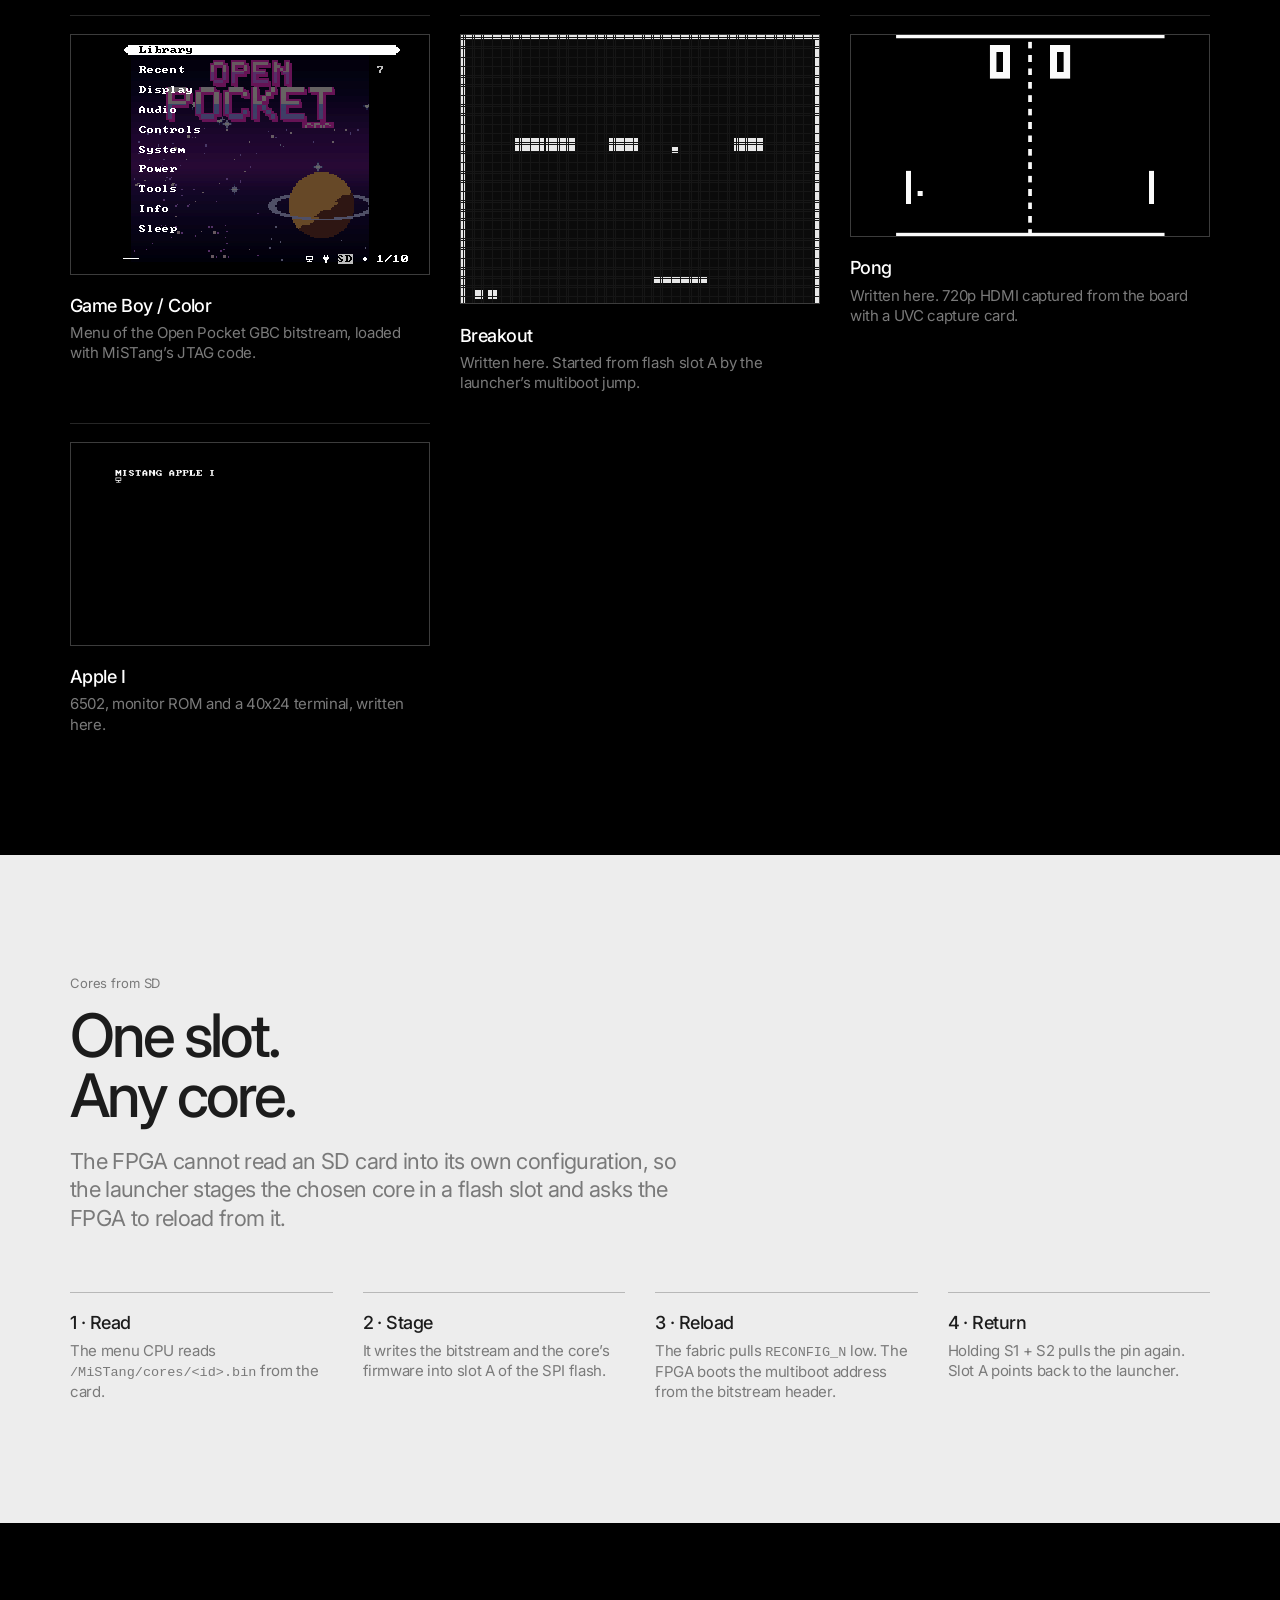
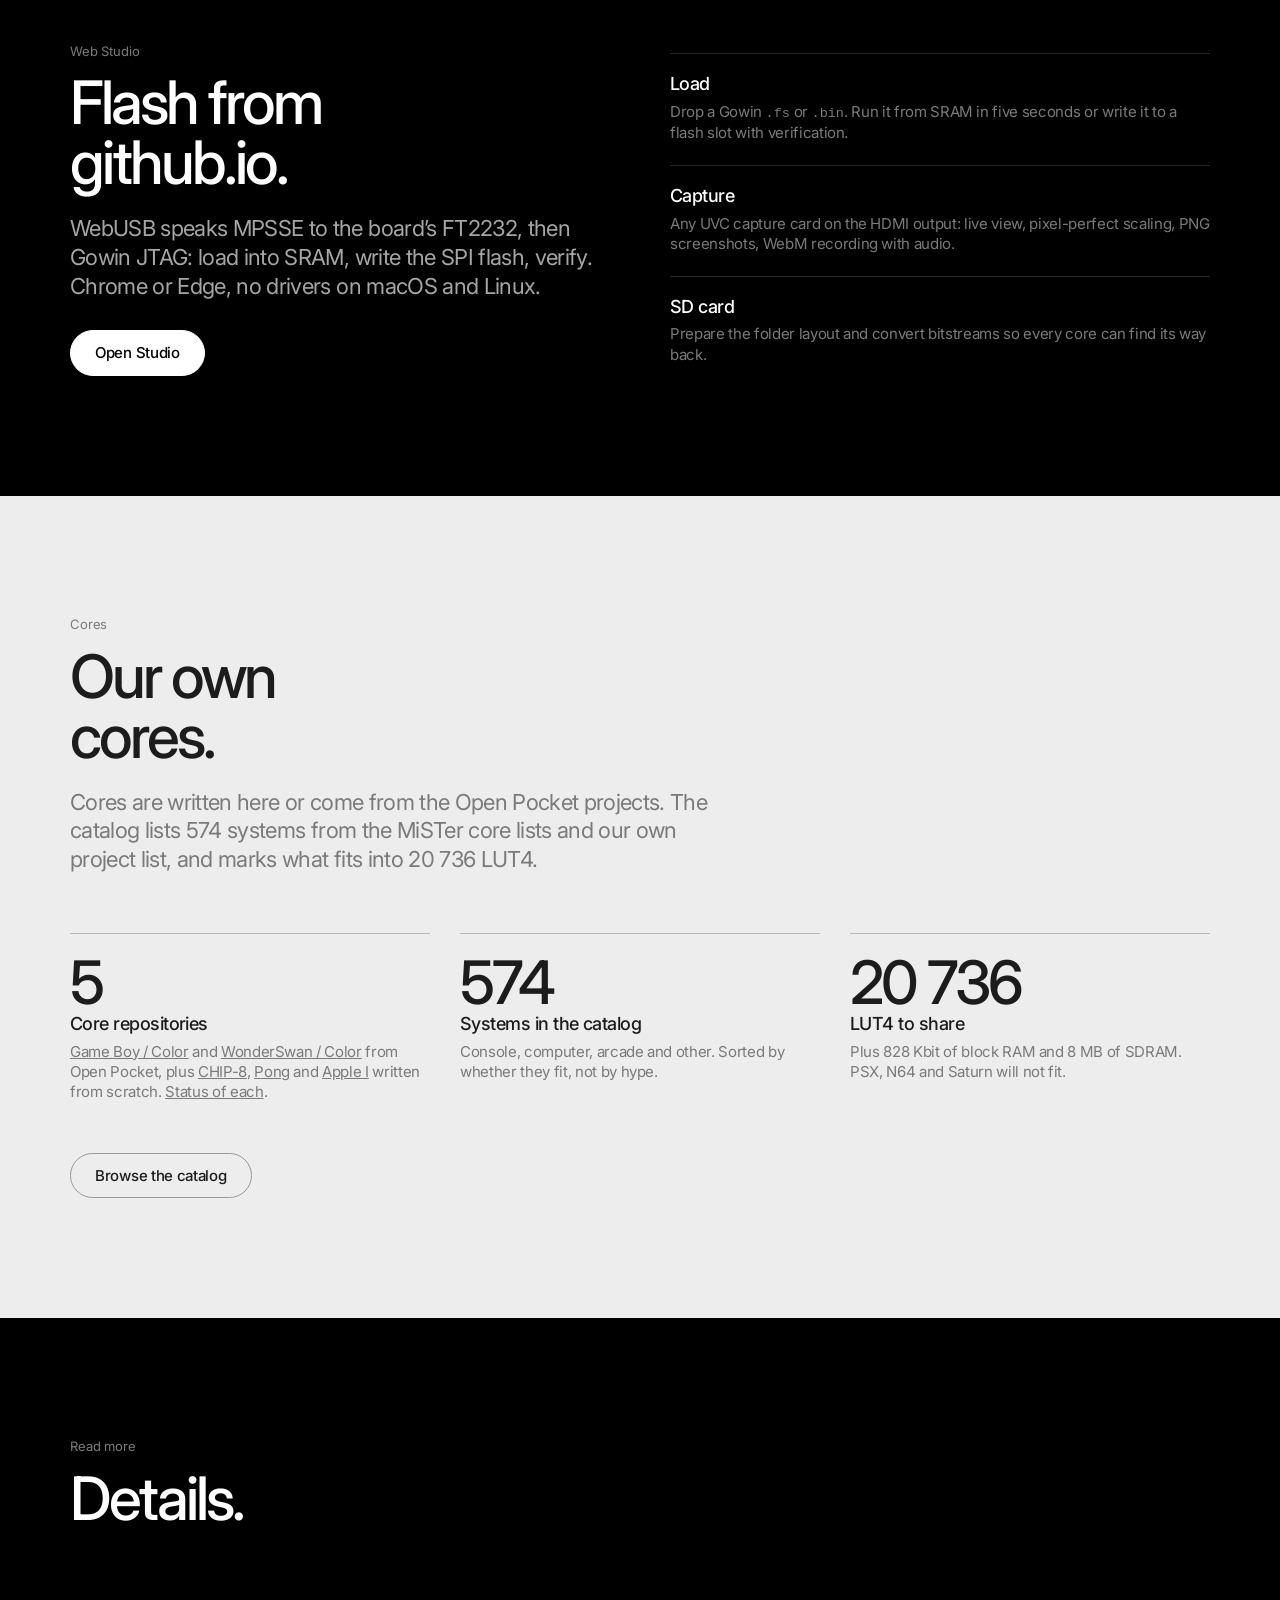
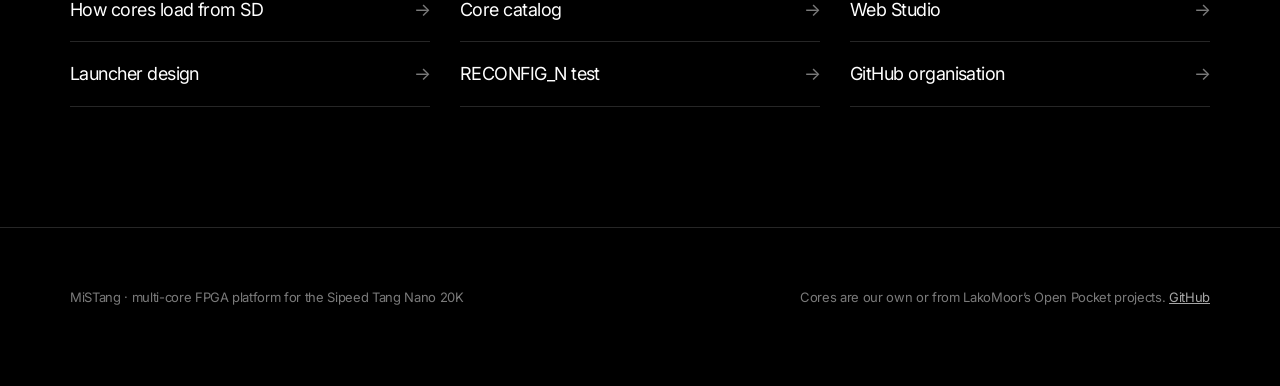
==== commit cc14ee2f: "Site: real HDMI captures for Pong and Apple I, CHIP-8 board status stated honestly; HDMI grab tool, " ====
--- a/docs/index.html
+++ b/docs/index.html
@@ -13,9 +13,10 @@
 </div></section>
 
 <section><div class="wrap"><p class="eyebrow">On the board</p><h2>Real captures.</h2>
-<p class="lead">Frames taken from a Tang Nano 20K over its USB-UART. Cores that have only run in simulation are on the <a href="ours.html" style="color:#fff">Our cores</a> page and are labelled as such.</p>
+<p class="lead">Frames taken from a Tang Nano 20K, over its USB-UART or with an HDMI capture card. Cores that have only run in simulation are on the <a href="ours.html" style="color:#fff">Our cores</a> page and are labelled as such.</p>
 <div class="grid3"><div class="feat"><img src="img/gbc-menu-board.png" alt="Game Boy core menu" style="width:100%;image-rendering:pixelated;border:1px solid #3c3c3c"><h3 style="margin-top:14px">Game Boy / Color</h3><p>Menu of the Open Pocket GBC bitstream, loaded with MiSTang’s JTAG code.</p></div>
-<div class="feat"><img src="img/core-breakout-board.png" alt="Breakout on the board" style="width:100%;image-rendering:pixelated;border:1px solid #3c3c3c"><h3 style="margin-top:14px">Breakout</h3><p>Written here. Started from flash slot A by the launcher’s multiboot jump.</p></div></div></div></section>
+<div class="feat"><img src="img/core-breakout-board.png" alt="Breakout on the board" style="width:100%;image-rendering:pixelated;border:1px solid #3c3c3c"><h3 style="margin-top:14px">Breakout</h3><p>Written here. Started from flash slot A by the launcher’s multiboot jump.</p></div><div class="feat"><img src="img/core-pong-board.png" alt="Pong, HDMI capture" style="width:100%;border:1px solid #3c3c3c"><h3 style="margin-top:14px">Pong</h3><p>Written here. 720p HDMI captured from the board with a UVC capture card.</p></div>
+<div class="feat"><img src="img/core-apple1-board.png" alt="Apple I, HDMI capture" style="width:100%;border:1px solid #3c3c3c"><h3 style="margin-top:14px">Apple I</h3><p>6502, monitor ROM and a 40x24 terminal, written here.</p></div></div></div></section>
 
 <section class="light"><div class="wrap">
 <p class="eyebrow">Cores from SD</p><h2>One slot.<br>Any core.</h2>
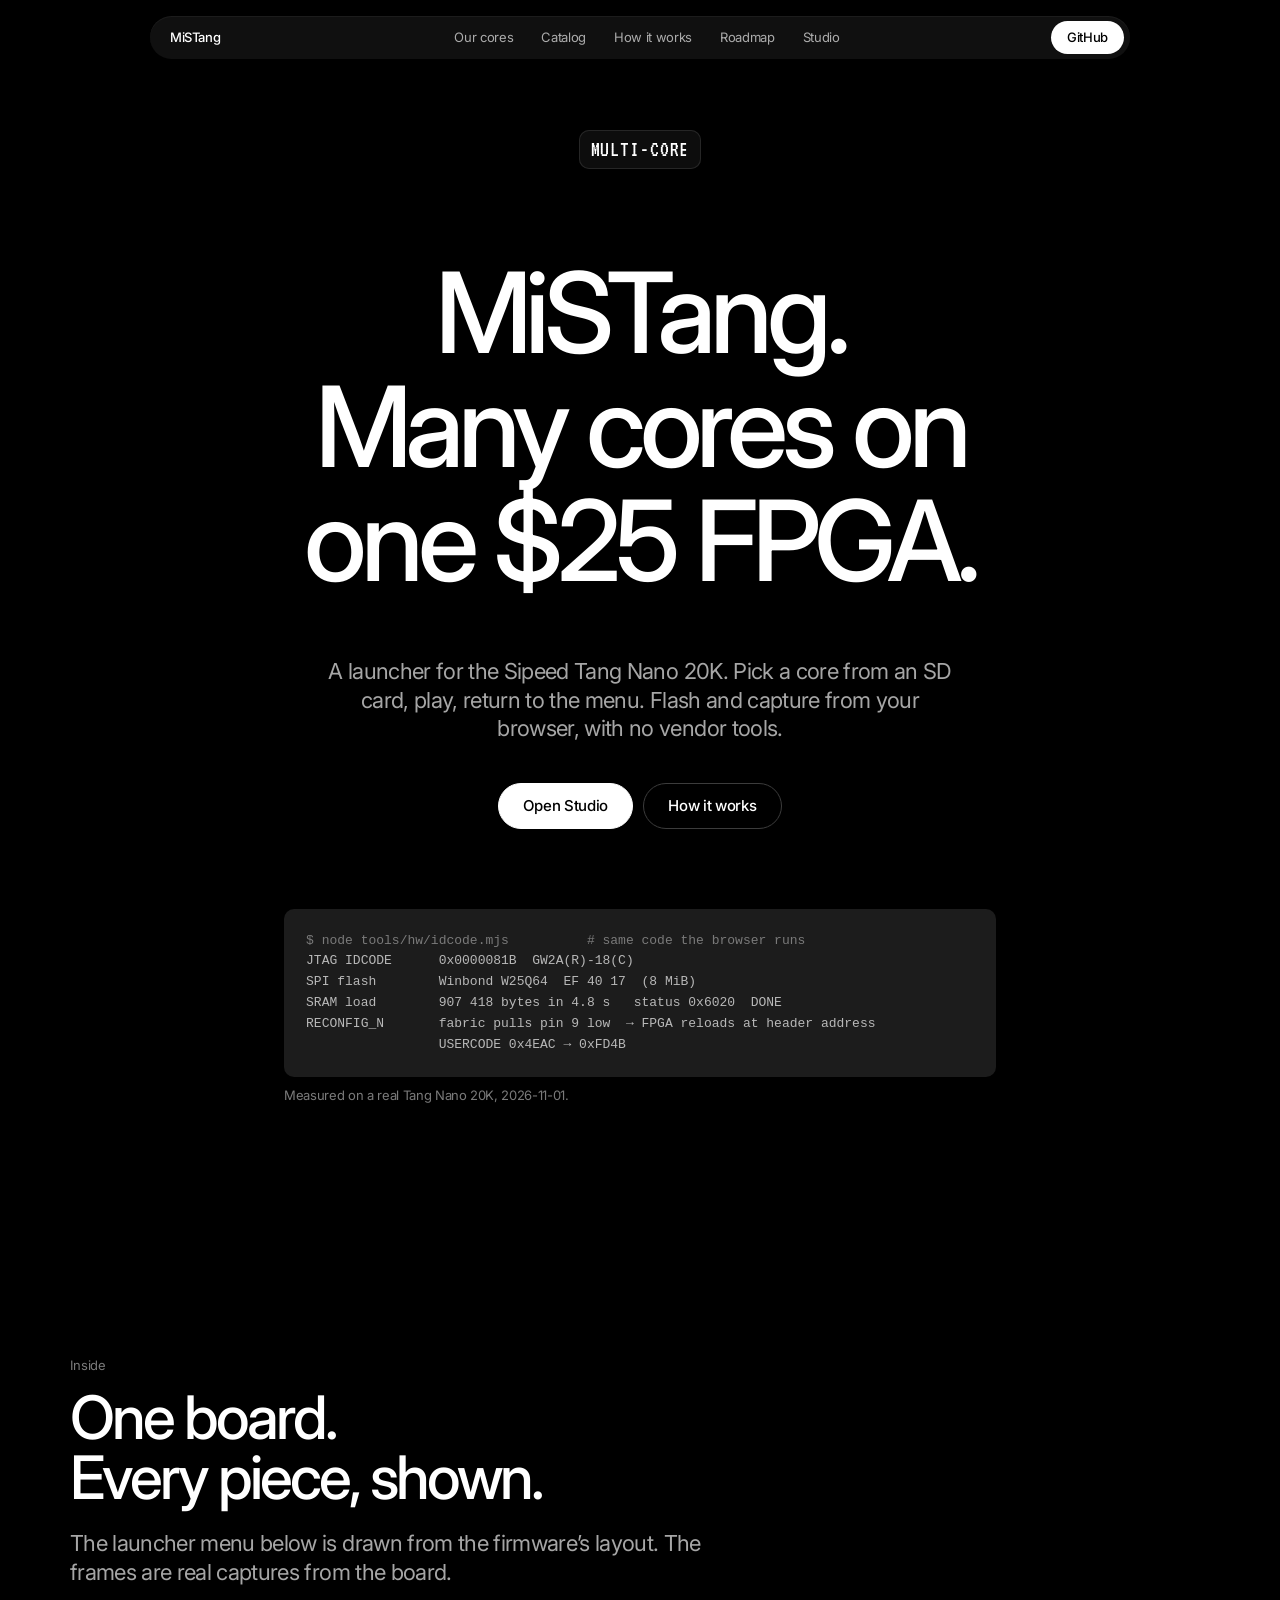
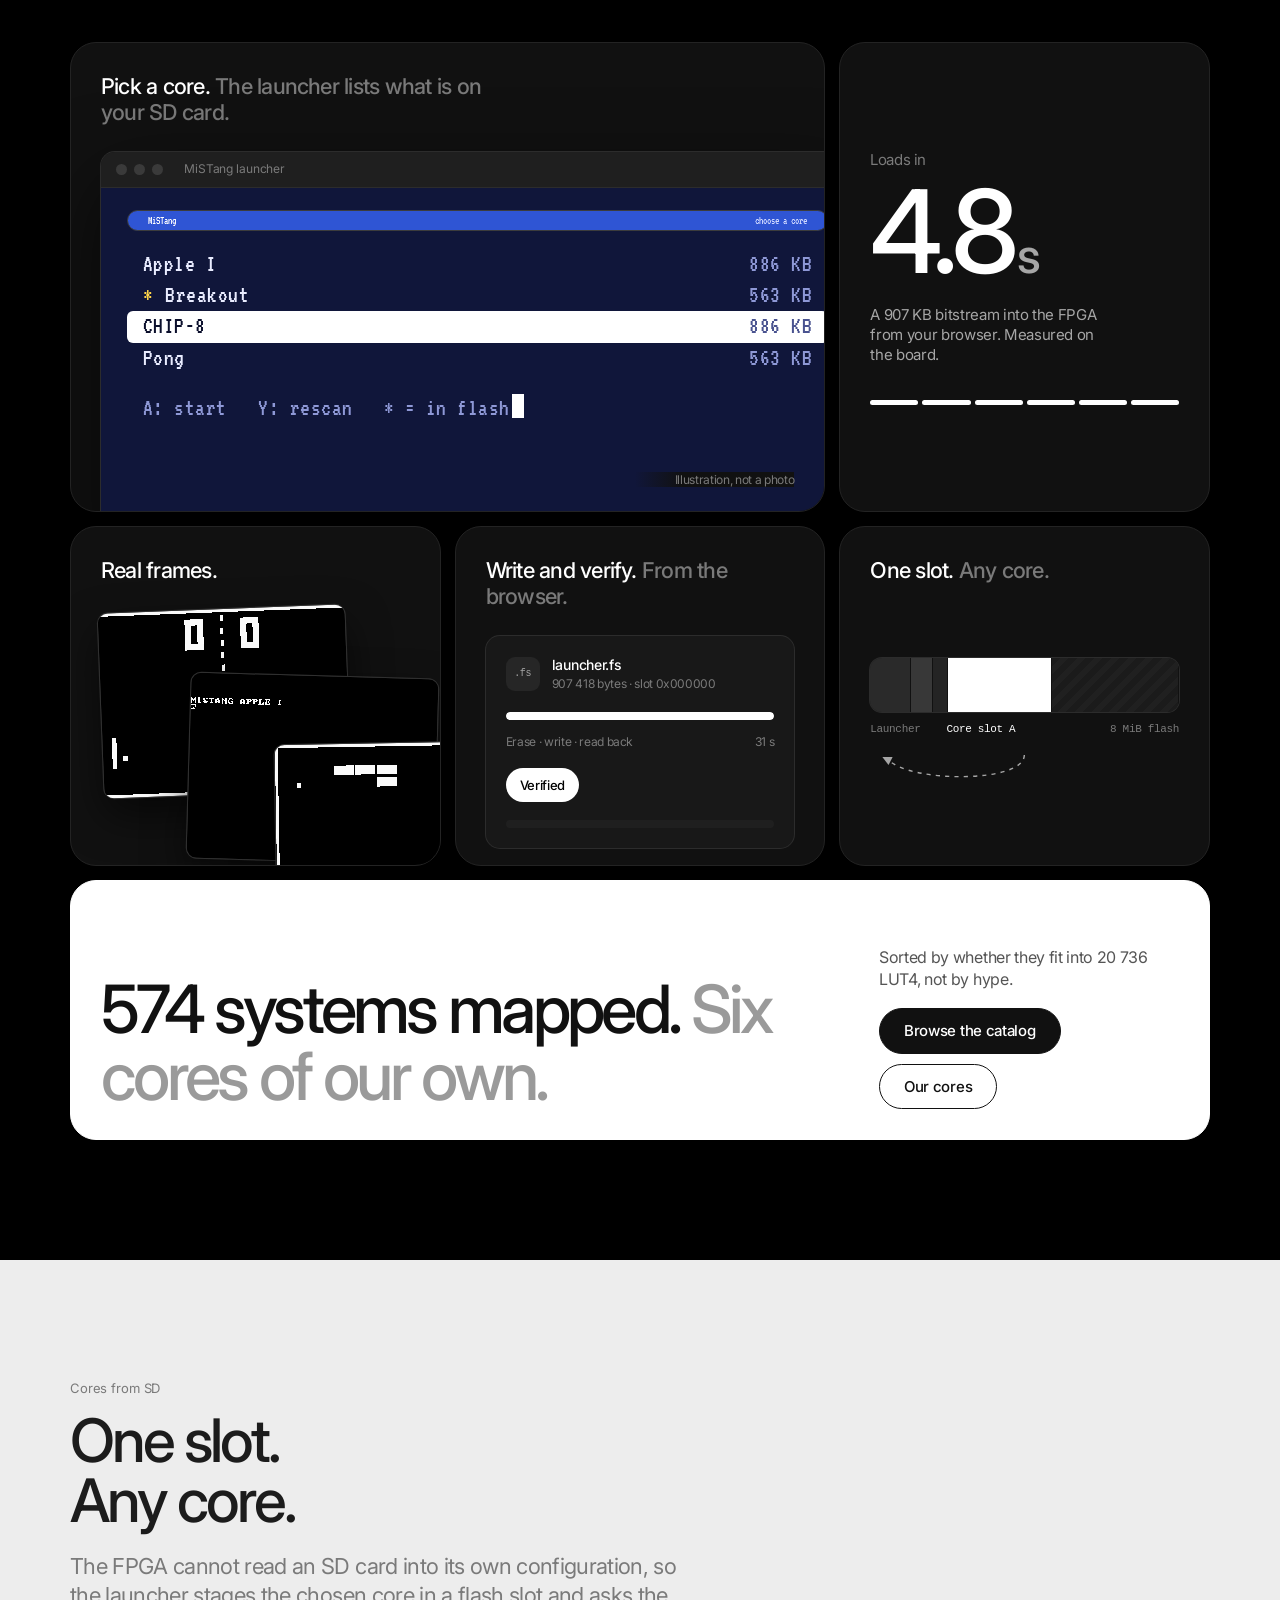
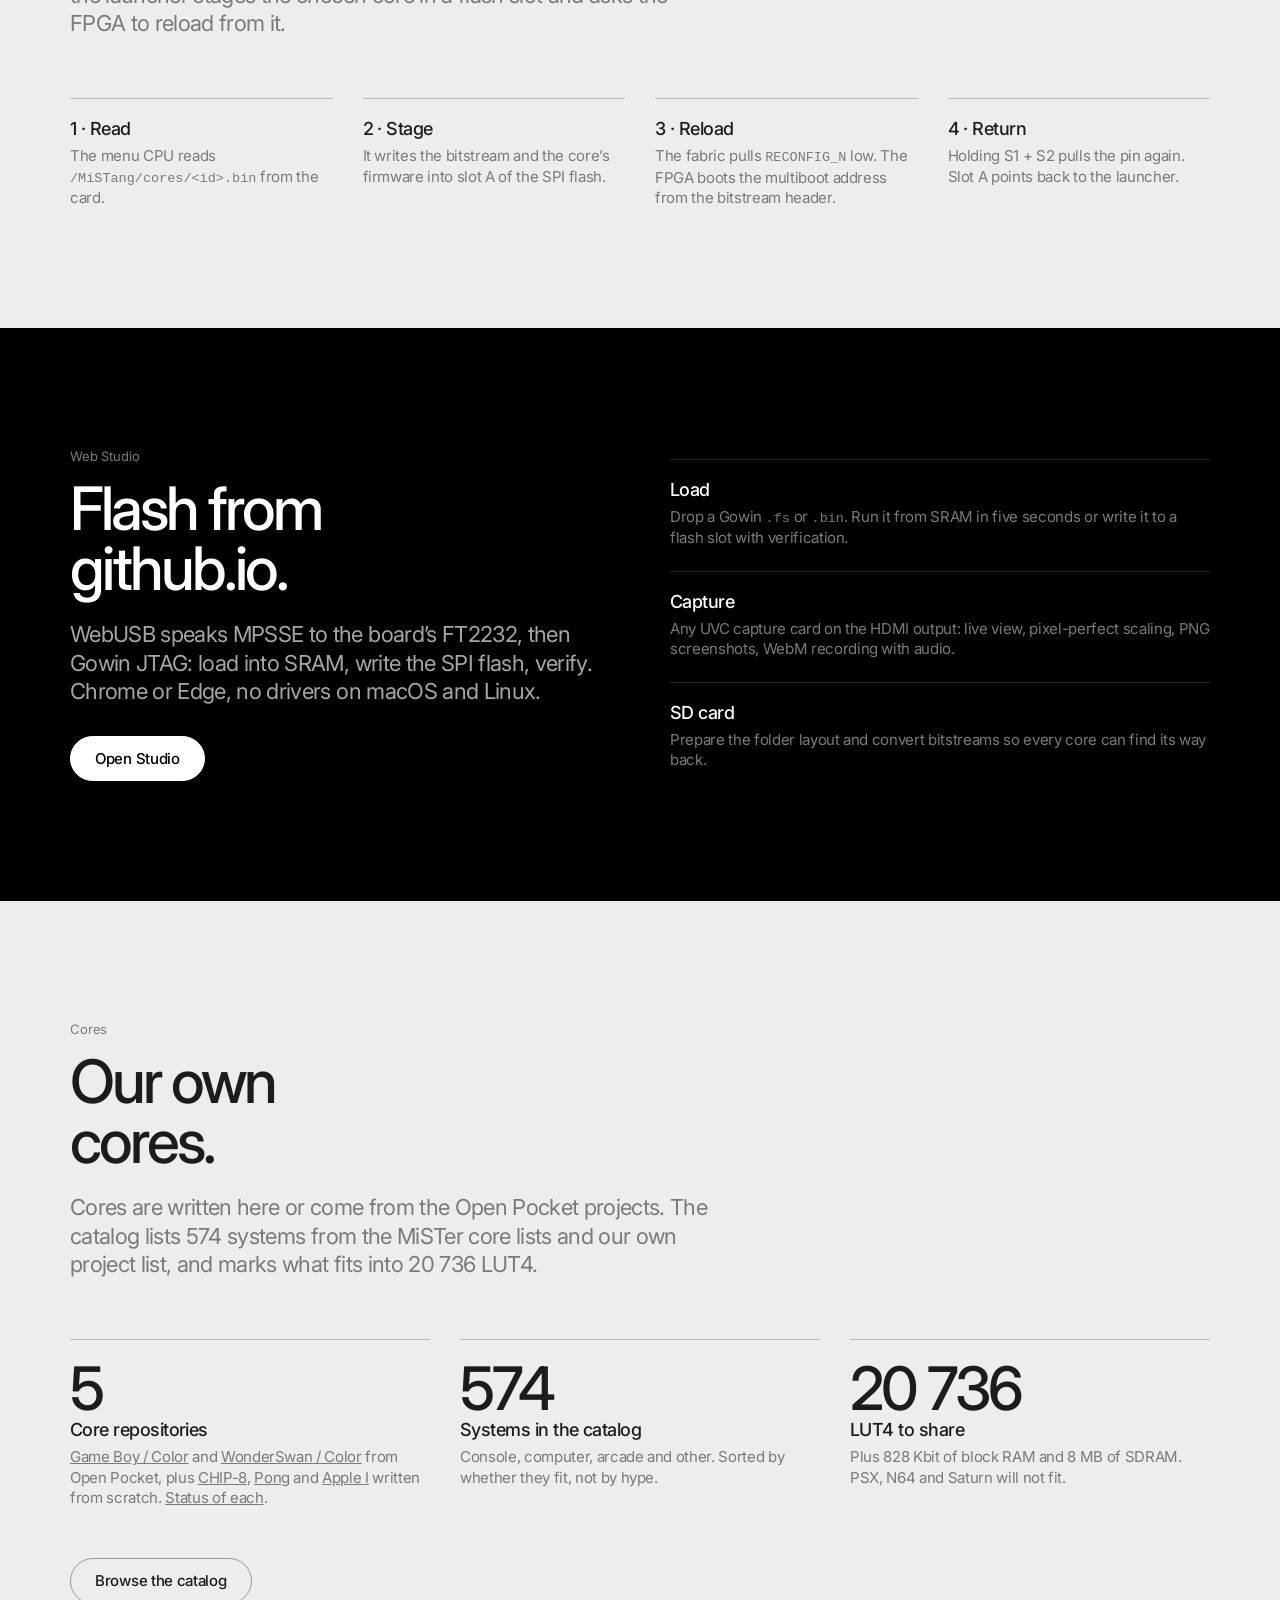
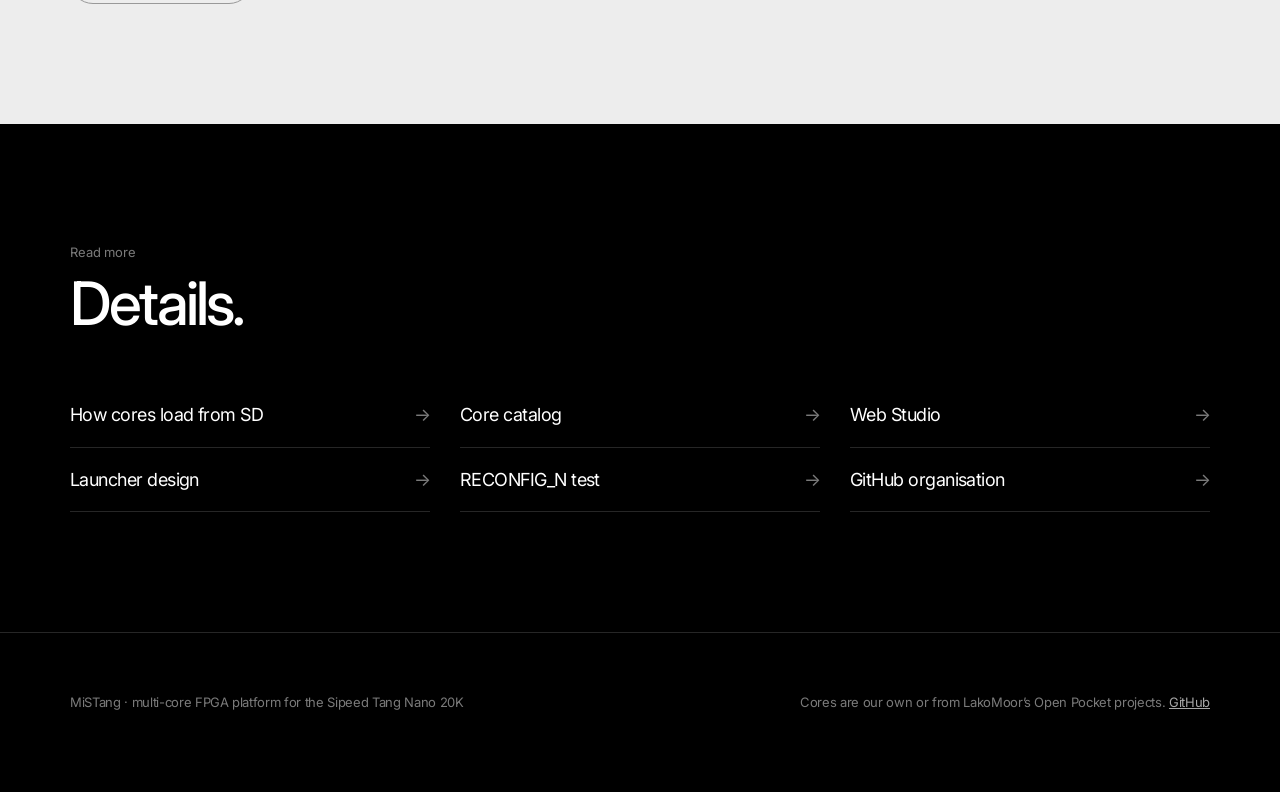
==== commit 8c7609aa: "Site: Stageshow-style bento home page with real captures, launcher menu, flash and slot tiles Co-Aut" ====
--- a/docs/index.html
+++ b/docs/index.html
@@ -1,4 +1,4 @@
-<!doctype html><html lang="en"><head><meta charset="utf-8"><meta name="viewport" content="width=device-width,initial-scale=1"><title>MiSTang</title><meta name="description" content="MiSTang: many FPGA cores on one Tang Nano 20K. Web flasher, HDMI capture, core catalog."><link rel="stylesheet" href="assets/site.css"><link rel="preconnect" href="https://fonts.googleapis.com"><link href="https://fonts.googleapis.com/css2?family=Inter:wght@400;500&family=VT323&display=swap" rel="stylesheet"></head><body><nav class="top"><a class="brand" href="index.html">MiSTang</a><div class="links"><a class="" href="ours.html">Our cores</a><a class="" href="cores.html">Catalog</a><a class="" href="how.html">How it works</a><a class="" href="roadmap.html">Roadmap</a><a class="" href="studio/">Studio</a></div><a class="gh" href="https://github.com/MiSTang-FPGA/MiSTang">GitHub</a></nav>
+<!doctype html><html lang="en"><head><meta charset="utf-8"><meta name="viewport" content="width=device-width,initial-scale=1"><title>MiSTang</title><meta name="description" content="MiSTang: many FPGA cores on one Tang Nano 20K. Web flasher, HDMI capture, core catalog."><link rel="stylesheet" href="assets/site.css"><link rel="stylesheet" href="assets/stage.css"><link rel="preconnect" href="https://fonts.googleapis.com"><link href="https://fonts.googleapis.com/css2?family=Inter:wght@400;500&family=VT323&display=swap" rel="stylesheet"></head><body><nav class="top"><a class="brand" href="index.html">MiSTang</a><div class="links"><a class="" href="ours.html">Our cores</a><a class="" href="cores.html">Catalog</a><a class="" href="how.html">How it works</a><a class="" href="roadmap.html">Roadmap</a><a class="" href="studio/">Studio</a></div><a class="gh" href="https://github.com/MiSTang-FPGA/MiSTang">GitHub</a></nav>
 <section class="hero"><div class="wrap">
 <div class="lcd">MULTI-CORE</div>
 <h1>MiSTang.<br>Many cores on<br>one $25 FPGA.</h1>
@@ -12,11 +12,36 @@
                  USERCODE 0x4EAC → 0xFD4B</pre><p class="caption">Measured on a real Tang Nano 20K, 2026-11-01.</p></div>
 </div></section>
 
-<section><div class="wrap"><p class="eyebrow">On the board</p><h2>Real captures.</h2>
-<p class="lead">Frames taken from a Tang Nano 20K, over its USB-UART or with an HDMI capture card. Cores that have only run in simulation are on the <a href="ours.html" style="color:#fff">Our cores</a> page and are labelled as such.</p>
-<div class="grid3"><div class="feat"><img src="img/gbc-menu-board.png" alt="Game Boy core menu" style="width:100%;image-rendering:pixelated;border:1px solid #3c3c3c"><h3 style="margin-top:14px">Game Boy / Color</h3><p>Menu of the Open Pocket GBC bitstream, loaded with MiSTang’s JTAG code.</p></div>
-<div class="feat"><img src="img/core-breakout-board.png" alt="Breakout on the board" style="width:100%;image-rendering:pixelated;border:1px solid #3c3c3c"><h3 style="margin-top:14px">Breakout</h3><p>Written here. Started from flash slot A by the launcher’s multiboot jump.</p></div><div class="feat"><img src="img/core-pong-board.png" alt="Pong, HDMI capture" style="width:100%;border:1px solid #3c3c3c"><h3 style="margin-top:14px">Pong</h3><p>Written here. 720p HDMI captured from the board with a UVC capture card.</p></div>
-<div class="feat"><img src="img/core-apple1-board.png" alt="Apple I, HDMI capture" style="width:100%;border:1px solid #3c3c3c"><h3 style="margin-top:14px">Apple I</h3><p>6502, monitor ROM and a 40x24 terminal, written here.</p></div></div></div></section>
+<section id="stage"><div class="wrap"><p class="eyebrow">Inside</p><h2>One board.<br>Every piece, shown.</h2>
+<p class="lead">The launcher menu below is drawn from the firmware’s layout. The frames are real captures from the board.</p>
+<div class="bento" id="bento">
+<div class="tile span2 lead-tile" style="--i:0"><h3>Pick a core. <span>The launcher lists what is on your SD card.</span></h3>
+<div class="pic"><div class="win"><div class="bar"><i></i><i></i><i></i><b>MiSTang launcher</b></div>
+<div class="osd"><div class="pill"><span>MiSTang</span><em>choose a core</em></div>
+<ul><li><span>Apple I</span><small>886 KB</small></li><li><span><span class="dot">*</span>Breakout</span><small>563 KB</small></li><li class="sel"><span>CHIP-8</span><small>886 KB</small></li><li><span>Pong</span><small>563 KB</small></li></ul>
+<div class="hint">A: start&nbsp;&nbsp; Y: rescan&nbsp;&nbsp; * = in flash<span class="cur"></span></div></div></div></div>
+<span class="tag">Illustration, not a photo</span></div>
+
+<div class="tile stat" style="--i:1"><div><p class="lead">Loads in</p><p class="num">4.8<u>s</u></p><p class="s">A 907 KB bitstream into the FPGA from your browser. Measured on the board.</p></div>
+<div class="ticks"><i style="--k:0"></i><i style="--k:1"></i><i style="--k:2"></i><i style="--k:3"></i><i style="--k:4"></i><i style="--k:5"></i></div></div>
+
+<div class="tile" style="--i:2"><h3>Real frames.</h3>
+<div class="pic"><div class="shots"><img src="img/core-pong-board.png" alt="Pong captured from the board"><img src="img/core-apple1-board.png" alt="Apple I captured from the board"><img src="img/core-breakout-hdmi.png" alt="Breakout captured from the board"></div></div></div>
+
+<div class="tile" style="--i:3"><h3>Write and verify. <span>From the browser.</span></h3>
+<div class="pic"><div class="flash"><div class="row"><div class="ic">.fs</div><div class="nm"><b>launcher.fs</b><span>907 418 bytes · slot 0x000000</span></div></div>
+<div class="bar"><i></i></div><div class="meta"><span>Erase · write · read back</span><span>31 s</span></div><div class="ok">Verified</div><div class="ghost"></div></div></div></div>
+
+<div class="tile" style="--i:4"><h3>One slot. <span>Any core.</span></h3>
+<div class="pic"><div class="map"><div class="seg"><i class="a"></i><i class="b"></i><i class="c"></i><i class="d"></i><i class="e"></i></div>
+<div class="lab"><span class="a">Launcher</span><span class="d">Core slot A</span><span class="e">8 MiB flash</span></div>
+<div class="jump"><svg viewBox="0 0 300 34" preserveAspectRatio="none"><path d="M150 2 C150 30 40 30 18 7"/><path class="hd" d="M12 4 L22 4 L18 12 Z" style="stroke:none"/></svg></div></div></div></div>
+
+<div class="tile span3 state" style="--i:5"><p class="big">574 systems mapped. <span>Six cores of our own.</span></p>
+<div class="side"><p>Sorted by whether they fit into 20 736 LUT4, not by hype.</p><div class="btns" style="justify-content:flex-start"><a class="btn solid" href="cores.html">Browse the catalog</a><a class="btn" href="ours.html">Our cores</a></div></div></div>
+</div></div></section>
+<script>(function(){var b=document.getElementById('bento');if(!b)return;if(!('IntersectionObserver'in window)){b.classList.add('in');return}
+var o=new IntersectionObserver(function(e){if(e[0].isIntersecting){b.classList.add('in');o.disconnect()}},{threshold:.15});o.observe(b)})()</script>
 
 <section class="light"><div class="wrap">
 <p class="eyebrow">Cores from SD</p><h2>One slot.<br>Any core.</h2>
--- a/docs/assets/stage.css
+++ b/docs/assets/stage.css
@@ -0,0 +1,90 @@
+/* Product-illustration grid for the home page. Follows the Stageshow rules (benjitaylor/skills): one hero tile with
+   window chrome, other tiles of different kinds, short copy outside the picture, one frame (radius, gap, padding),
+   real words only where the story is, filler as quiet bars. Plain CSS, no framework. */
+.bento{--gap:14px;--pad:30px;--tile:#111;--tile-edge:#232323;display:grid;grid-template-columns:repeat(3,1fr);gap:var(--gap);margin-top:56px}
+.tile{position:relative;overflow:hidden;background:var(--tile);border:1px solid var(--tile-edge);border-radius:26px;padding:var(--pad);min-height:340px;display:flex;flex-direction:column;isolation:isolate}
+.tile.lead-tile{min-height:470px}.tile.span2{grid-column:span 2}.tile.span3{grid-column:span 3}
+.tile h3{font-size:clamp(18px,1.7vw,22px);font-weight:500;letter-spacing:-.035em;line-height:1.2;margin:0;max-width:30ch;color:#fff}
+.tile h3 span{color:#7a7a7a;font-weight:500}
+.tile .pic{position:relative;flex:1;margin-top:26px;min-height:0}
+@media(max-width:900px){.bento{grid-template-columns:1fr 1fr}.tile.span2,.tile.span3{grid-column:span 2}}
+@media(max-width:560px){.bento{grid-template-columns:1fr}.tile.span2,.tile.span3{grid-column:auto}.tile{min-height:0}}
+
+/* arrival: once, staggered in reading order */
+.tile{opacity:0;transform:translateY(14px);transition:opacity .7s cubic-bezier(.2,.7,.2,1),transform .7s cubic-bezier(.2,.7,.2,1);transition-delay:calc(var(--i,0) * 90ms)}
+.bento.in .tile{opacity:1;transform:none}
+@media(prefers-reduced-motion:reduce){.tile{opacity:1;transform:none;transition:none}}
+
+/* ---------- hero: the launcher menu, drawn from the firmware layout (42 x 24 OSD cells) ---------- */
+.win{position:absolute;left:0;right:-60px;top:0;bottom:-70px;border-radius:14px 0 0 0;overflow:hidden;background:#161616;box-shadow:0 0 0 1px #2c2c2c,0 30px 80px rgba(0,0,0,.6)}
+.win .bar{height:36px;display:flex;align-items:center;gap:7px;padding:0 15px;background:#1f1f1f;border-bottom:1px solid #2c2c2c}
+.win .bar i{width:11px;height:11px;border-radius:50%;background:#3a3a3a}
+.win .bar b{margin-left:14px;font:400 12px/1 var(--sans);color:#7a7a7a;font-weight:400;letter-spacing:-.01em}
+.osd{font-family:VT323,ui-monospace,monospace;font-size:clamp(17px,1.9vw,24px);line-height:1.22;letter-spacing:.02em;background:#10163a;color:#e9ecff;height:100%;padding:22px 26px 0;position:relative}
+.osd .pill{display:flex;justify-content:space-between;align-items:center;background:#2f55d4;border-radius:100px;padding:3px 20px;color:#fff}
+.osd .pill em{font-style:normal;color:#cfd8ff}
+.osd ul{list-style:none;margin:18px 0 0;padding:0}
+.osd li{display:flex;justify-content:space-between;padding:1px 16px;border-radius:6px;color:#e9ecff}
+.osd li small{font-size:inherit;color:#8e98d6}
+.osd li.sel{background:#fff;color:#0b0f2c}.osd li.sel small{color:#4a5390}
+.osd li .dot{color:#ffd54a;margin-right:8px;display:inline-block;width:.6em}
+.osd .hint{margin:20px 0 0 16px;color:#8e98d6}
+.osd .cur{display:inline-block;width:.5em;height:1em;background:#fff;vertical-align:-.12em;margin-left:2px;animation:blink 1.1s steps(1) infinite}
+@keyframes blink{50%{opacity:0}}
+@media(prefers-reduced-motion:reduce){.osd .cur{animation:none}}
+.tag{position:absolute;right:var(--pad);bottom:calc(var(--pad) - 6px);font-size:12px;color:#7a7a7a;z-index:3;background:linear-gradient(90deg,transparent,#111 30%);padding-left:40px}
+
+/* ---------- stat ---------- */
+.stat{justify-content:center}
+.stat .lead{font-size:15px;color:#7a7a7a;margin:0}
+.stat .num{font-size:clamp(72px,9vw,124px);font-weight:500;letter-spacing:-.06em;line-height:.95;white-space:nowrap;margin:8px 0 0}
+.stat .num u{text-decoration:none;font-size:.42em;letter-spacing:-.03em;color:#a6a6a6;margin-left:.12em}
+.stat p.s{margin:18px 0 0;font-size:15px;line-height:1.35;color:#a6a6a6;max-width:26ch}
+.stat .ticks{display:flex;gap:4px;margin-top:34px}
+.stat .ticks i{flex:1;height:5px;border-radius:3px;background:#262626;overflow:hidden;position:relative}
+.stat .ticks i::after{content:"";position:absolute;inset:0;background:#fff;transform:scaleX(0);transform-origin:left;transition:transform .9s cubic-bezier(.2,.7,.2,1);transition-delay:calc(.4s + var(--k) * 90ms)}
+.bento.in .stat .ticks i::after{transform:none}
+@media(prefers-reduced-motion:reduce){.stat .ticks i::after{transform:none;transition:none}}
+
+/* ---------- collection: real captures from the board ---------- */
+.shots{position:absolute;left:0;right:-90px;top:0;bottom:-30px}
+.shots img{position:absolute;width:62%;aspect-ratio:4/3;object-fit:cover;object-position:center;image-rendering:pixelated;border-radius:10px;box-shadow:0 0 0 1px #303030,0 18px 40px rgba(0,0,0,.55);background:#000}
+.shots img:nth-child(1){left:0;top:0;transform:rotate(-2.2deg)}
+.shots img:nth-child(2){left:22%;top:26%;transform:rotate(1.6deg)}
+.shots img:nth-child(3){left:44%;top:52%;transform:rotate(-1deg)}
+
+/* ---------- component: write and verify ---------- */
+.flash{position:absolute;left:0;right:0;top:0;border-radius:14px;background:#181818;box-shadow:0 0 0 1px #2c2c2c;padding:20px}
+.flash .row{display:flex;align-items:center;gap:12px;font-size:14px;color:#cfcfcf}
+.flash .ic{width:34px;height:34px;border-radius:9px;background:#262626;display:grid;place-items:center;color:#a6a6a6;font:500 10px/1 var(--mono)}
+.flash .nm{flex:1;min-width:0}.flash .nm b{display:block;font-weight:500;color:#fff;letter-spacing:-.02em}.flash .nm span{font-size:12px;color:#7a7a7a}
+.flash .bar{height:8px;border-radius:5px;background:#2a2a2a;margin:20px 0 14px;overflow:hidden}
+.flash .bar i{display:block;height:100%;width:100%;background:#fff;border-radius:5px;transform:scaleX(0);transform-origin:left;transition:transform 2.2s cubic-bezier(.3,.6,.2,1) .5s}
+.bento.in .flash .bar i{transform:none}
+.flash .meta{display:flex;justify-content:space-between;font-size:12px;color:#7a7a7a}
+.flash .ok{margin-top:18px;display:flex;align-items:center;gap:8px;padding:9px 14px;border-radius:100px;background:#fff;color:#000;font-size:13px;font-weight:500;width:max-content;opacity:0;transition:opacity .4s 2.6s}
+.bento.in .flash .ok{opacity:1}
+.flash .ghost{margin-top:18px;height:8px;border-radius:4px;background:#1f1f1f}
+@media(prefers-reduced-motion:reduce){.flash .bar i{transform:none;transition:none}.flash .ok{opacity:1;transition:none}}
+
+/* ---------- diagram: the 8 MiB flash ---------- */
+.map{position:absolute;left:0;right:0;top:0;bottom:0;display:flex;flex-direction:column;justify-content:center;gap:10px}
+.map .seg{display:flex;height:54px;border-radius:12px;overflow:hidden;box-shadow:0 0 0 1px #2c2c2c;background:#1b1b1b}
+.map .seg i{display:block;height:100%;border-right:1px solid #111}
+.map .seg .a{flex:1;background:#2a2a2a}.map .seg .b{flex:.55;background:#383838}.map .seg .c{flex:.35;background:#242424}
+.map .seg .d{flex:2.6;background:#fff}.map .seg .e{flex:3.2;background:#1b1b1b;background-image:repeating-linear-gradient(135deg,#1b1b1b 0 6px,#202020 6px 12px)}
+.map .lab{display:flex;font:400 11px/1.3 var(--mono);color:#7a7a7a}
+.map .lab span{display:block}.map .lab .a{flex:1.9}.map .lab .d{flex:2.6;color:#fff}.map .lab .e{flex:3.2;text-align:right}
+.map .jump{position:relative;height:34px;margin-top:6px}
+.map .jump svg{position:absolute;inset:0;width:100%;height:100%;overflow:visible}
+.map .jump .hd{fill:#a6a6a6;stroke:none;animation:none}.map .jump path{fill:none;stroke:#a6a6a6;stroke-width:1.4;stroke-dasharray:4 5;animation:dash 2.4s linear infinite}
+@keyframes dash{to{stroke-dashoffset:-18}}
+@media(prefers-reduced-motion:reduce){.map .jump path{animation:none}}
+
+/* ---------- statement ---------- */
+.state{flex-direction:row;align-items:flex-end;justify-content:space-between;gap:40px;min-height:260px;background:#fff;color:#111;border-color:#fff}
+.state .big{font-size:clamp(36px,5.2vw,68px);font-weight:500;letter-spacing:-.055em;line-height:1;margin:0;max-width:16ch}
+.state .big span{color:#9a9a9a}
+.state .side{max-width:300px}.state .side p{margin:0 0 18px;font-size:16px;line-height:1.35;color:#555;letter-spacing:-.02em}
+.state .btn{border-color:#111}.state .btn.solid{background:#111;color:#fff;border-color:#111}
+@media(max-width:760px){.state{flex-direction:column;align-items:flex-start}}
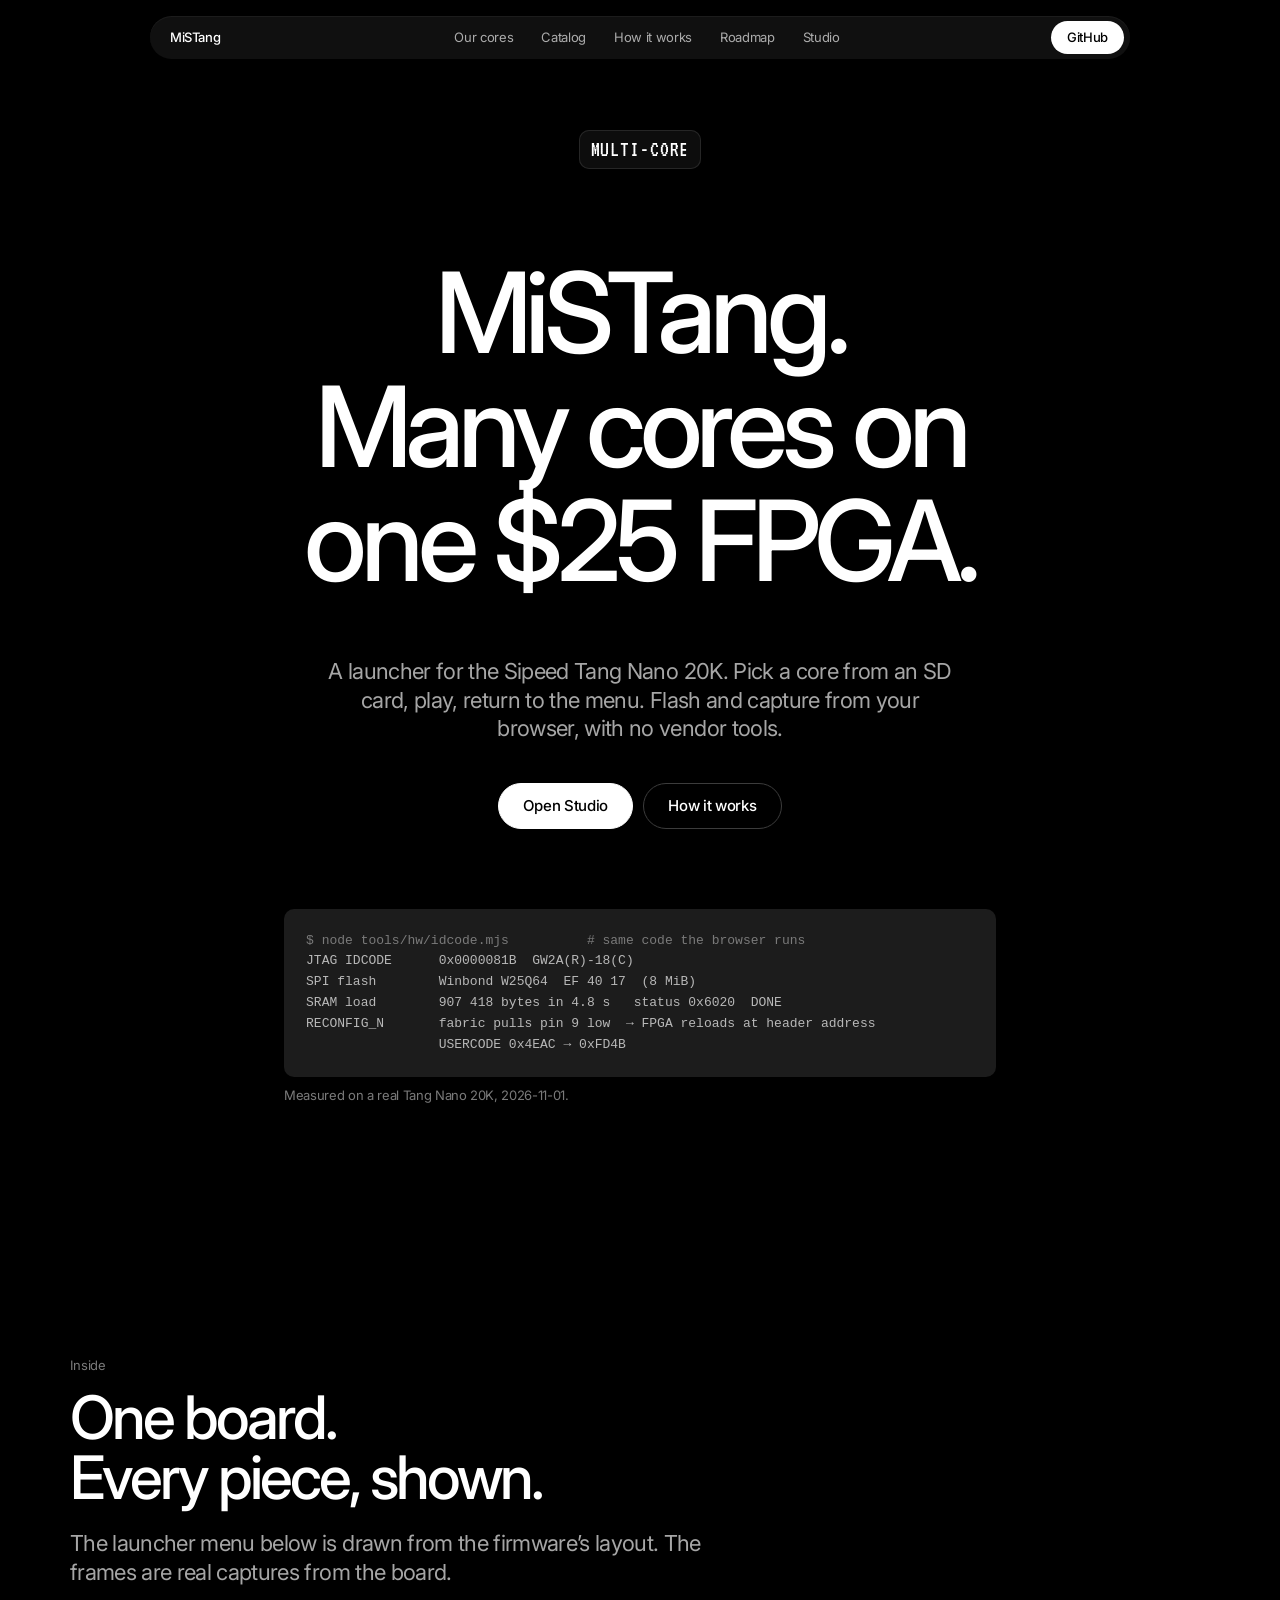
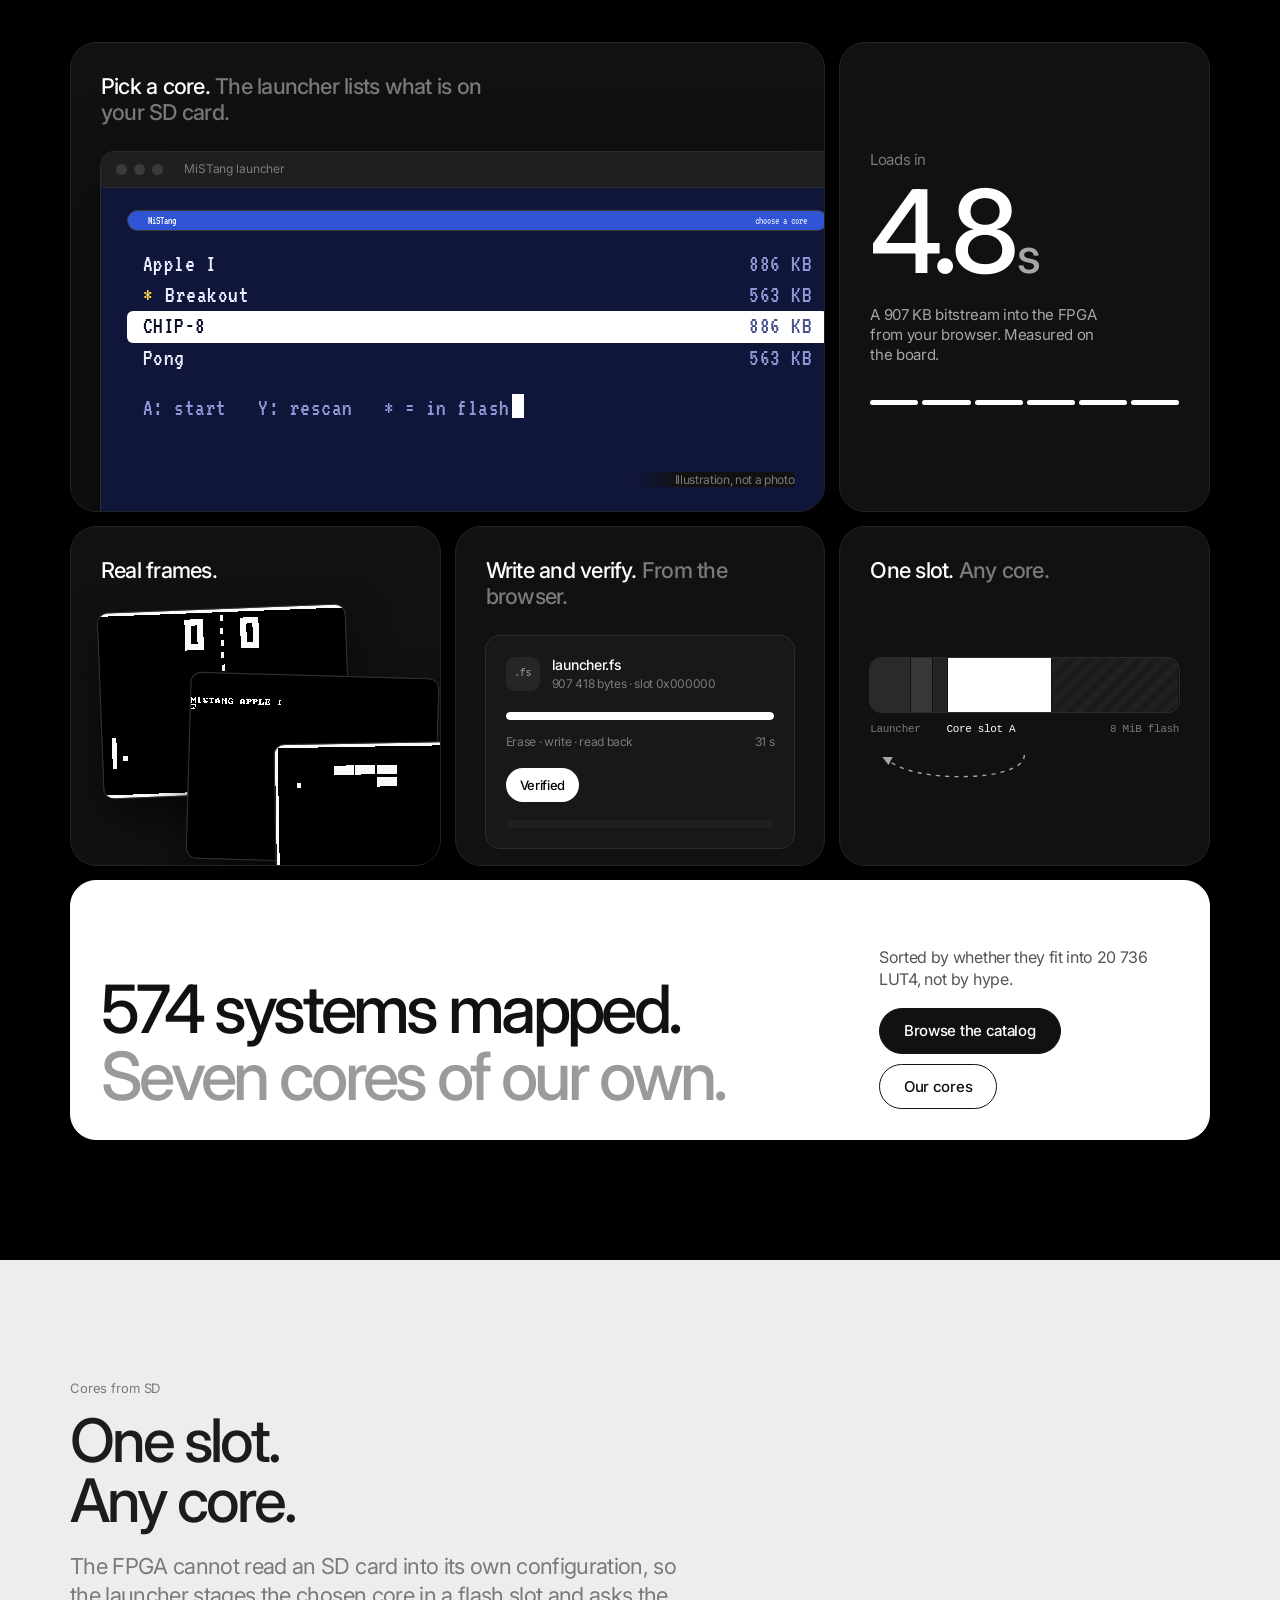
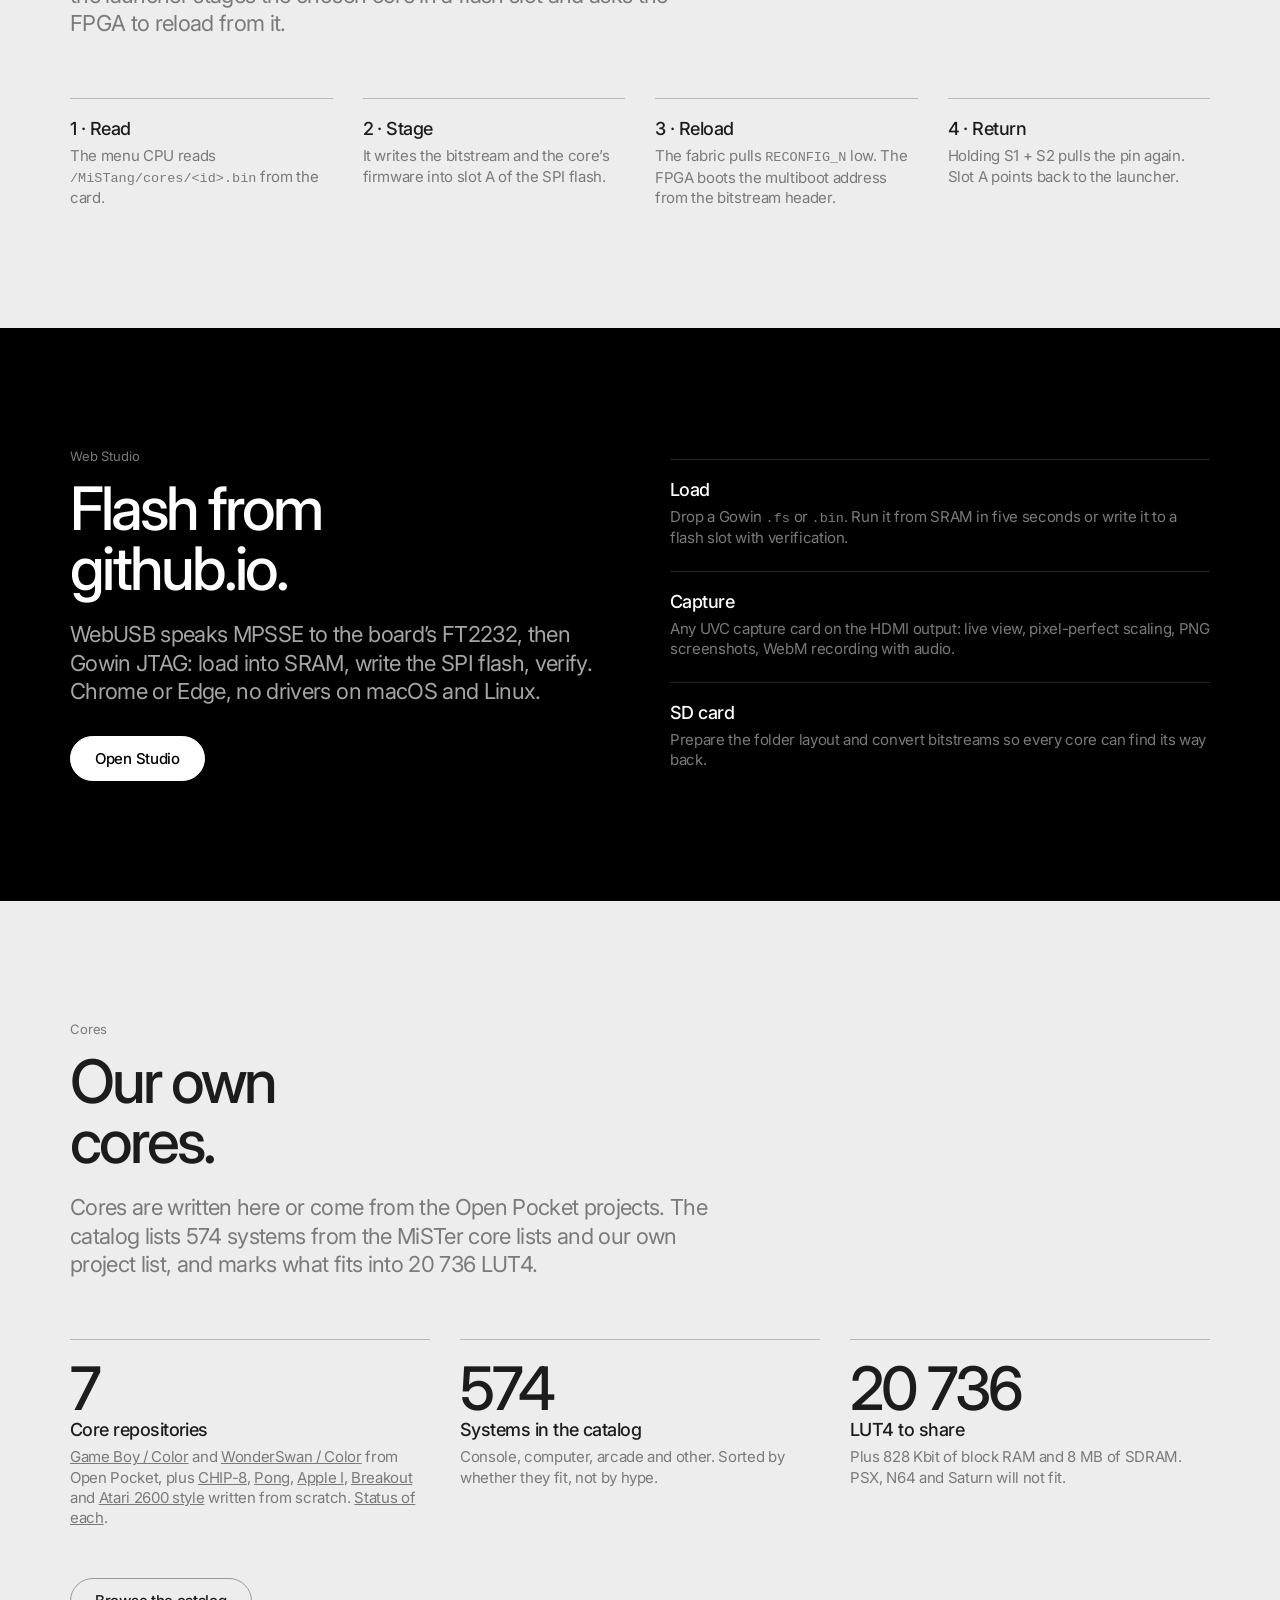
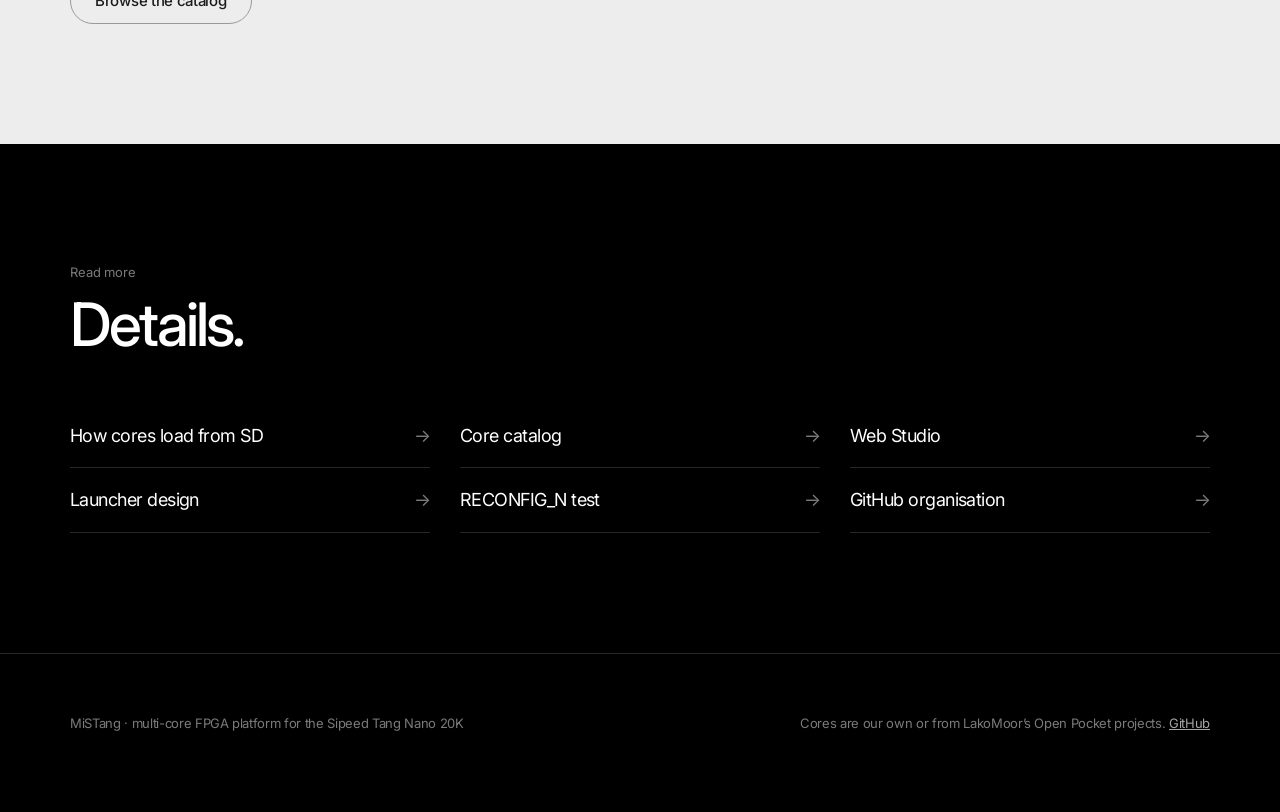
==== commit f3e25a62: "Site: Atari 2600 style core (simulation-verified, board capture pending) Co-Authored-By: Claude Sonn" ====
--- a/docs/index.html
+++ b/docs/index.html
@@ -37,7 +37,7 @@
 <div class="lab"><span class="a">Launcher</span><span class="d">Core slot A</span><span class="e">8 MiB flash</span></div>
 <div class="jump"><svg viewBox="0 0 300 34" preserveAspectRatio="none"><path d="M150 2 C150 30 40 30 18 7"/><path class="hd" d="M12 4 L22 4 L18 12 Z" style="stroke:none"/></svg></div></div></div></div>
 
-<div class="tile span3 state" style="--i:5"><p class="big">574 systems mapped. <span>Six cores of our own.</span></p>
+<div class="tile span3 state" style="--i:5"><p class="big">574 systems mapped. <span>Seven cores of our own.</span></p>
 <div class="side"><p>Sorted by whether they fit into 20 736 LUT4, not by hype.</p><div class="btns" style="justify-content:flex-start"><a class="btn solid" href="cores.html">Browse the catalog</a><a class="btn" href="ours.html">Our cores</a></div></div></div>
 </div></div></section>
 <script>(function(){var b=document.getElementById('bento');if(!b)return;if(!('IntersectionObserver'in window)){b.classList.add('in');return}
@@ -66,7 +66,7 @@
 <p class="eyebrow">Cores</p><h2>Our own<br>cores.</h2>
 <p class="lead">Cores are written here or come from the Open Pocket projects. The catalog lists 574 systems from the MiSTer core lists and our own project list, and marks what fits into 20 736 LUT4.</p>
 <div class="grid3">
-<div class="feat"><div class="big-num">5</div><h3>Core repositories</h3><p><a href="https://github.com/MiSTang-FPGA/mistang-core-gbc">Game Boy / Color</a> and <a href="https://github.com/MiSTang-FPGA/mistang-core-ws">WonderSwan / Color</a> from Open Pocket, plus <a href="https://github.com/MiSTang-FPGA/mistang-core-chip8">CHIP-8</a>, <a href="https://github.com/MiSTang-FPGA/mistang-core-pong">Pong</a> and <a href="https://github.com/MiSTang-FPGA/mistang-core-apple1">Apple I</a> written from scratch. <a href="ours.html">Status of each</a>.</p></div>
+<div class="feat"><div class="big-num">7</div><h3>Core repositories</h3><p><a href="https://github.com/MiSTang-FPGA/mistang-core-gbc">Game Boy / Color</a> and <a href="https://github.com/MiSTang-FPGA/mistang-core-ws">WonderSwan / Color</a> from Open Pocket, plus <a href="https://github.com/MiSTang-FPGA/mistang-core-chip8">CHIP-8</a>, <a href="https://github.com/MiSTang-FPGA/mistang-core-pong">Pong</a>, <a href="https://github.com/MiSTang-FPGA/mistang-core-apple1">Apple I</a>, <a href="https://github.com/MiSTang-FPGA/mistang-core-breakout">Breakout</a> and <a href="https://github.com/MiSTang-FPGA/mistang-core-atari2600">Atari 2600 style</a> written from scratch. <a href="ours.html">Status of each</a>.</p></div>
 <div class="feat"><div class="big-num">574</div><h3>Systems in the catalog</h3><p>Console, computer, arcade and other. Sorted by whether they fit, not by hype.</p></div>
 <div class="feat"><div class="big-num">20 736</div><h3>LUT4 to share</h3><p>Plus 828 Kbit of block RAM and 8 MB of SDRAM. PSX, N64 and Saturn will not fit.</p></div>
 </div>
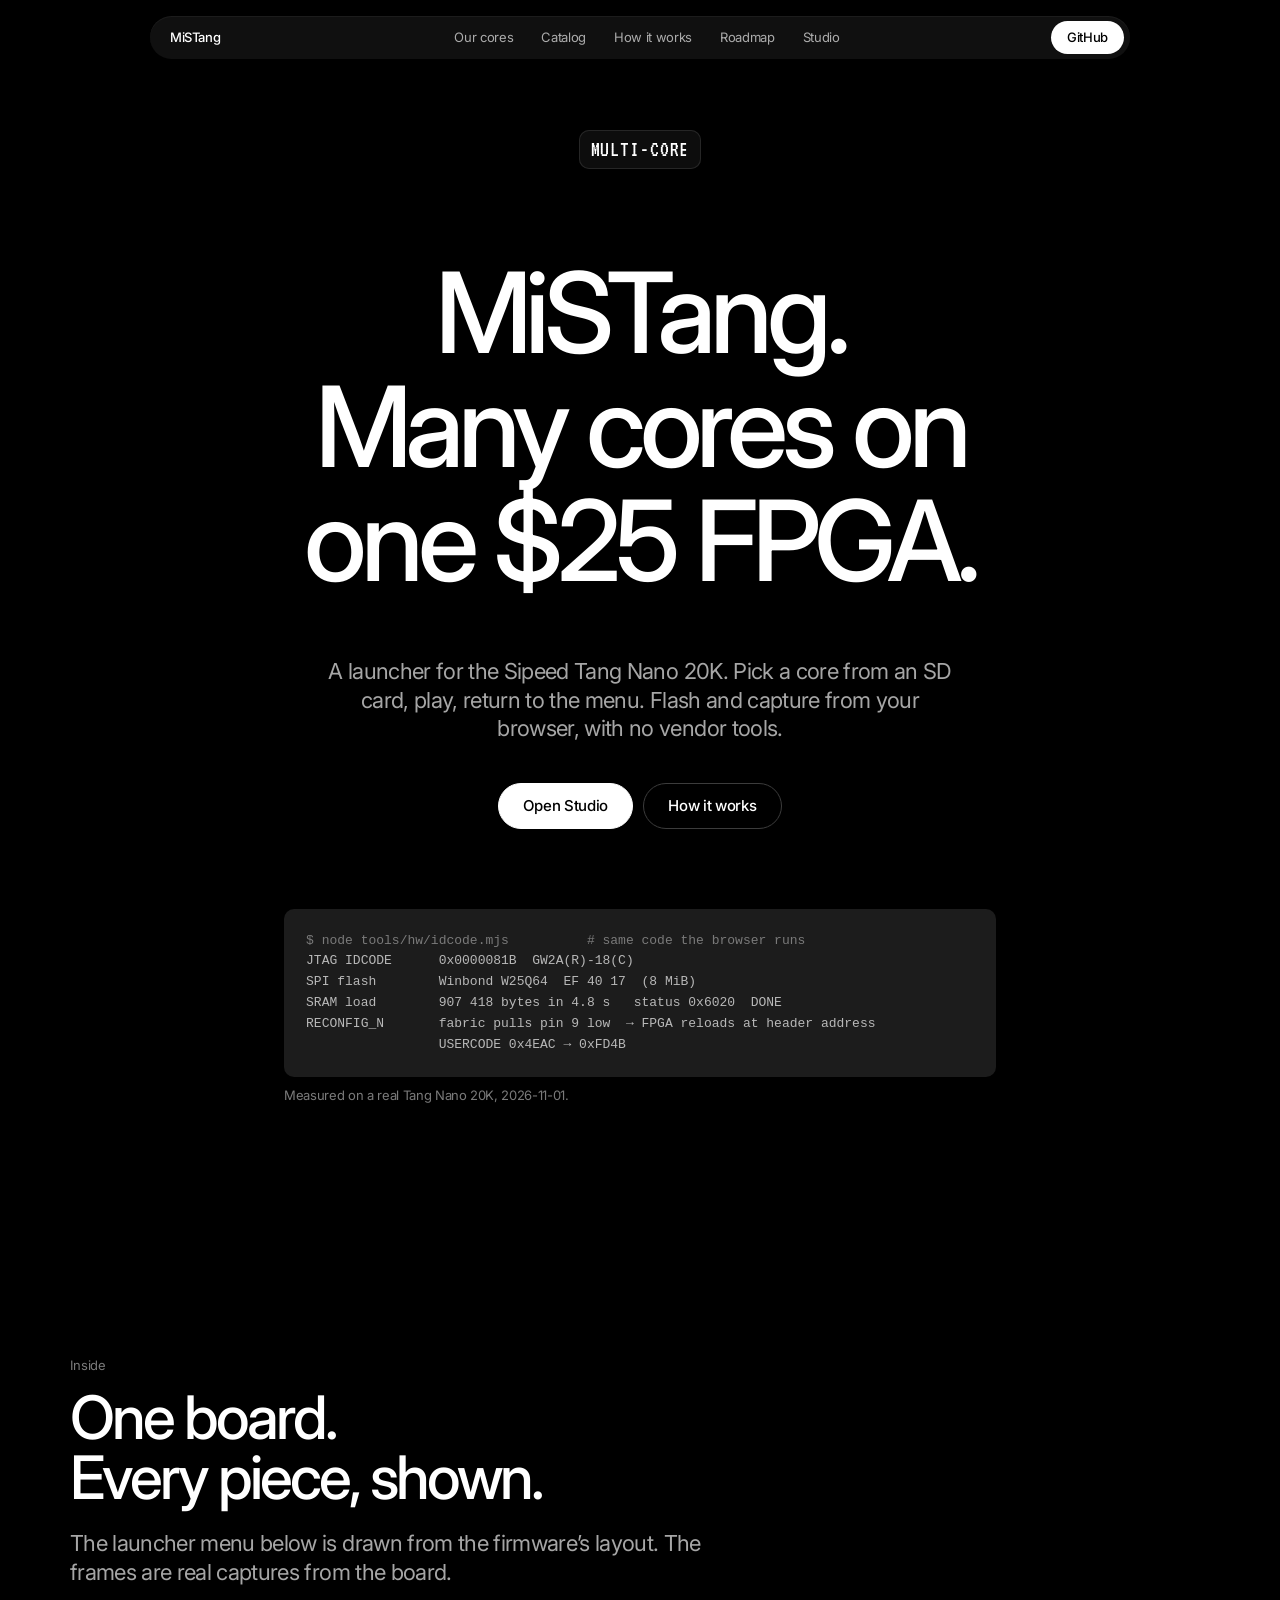
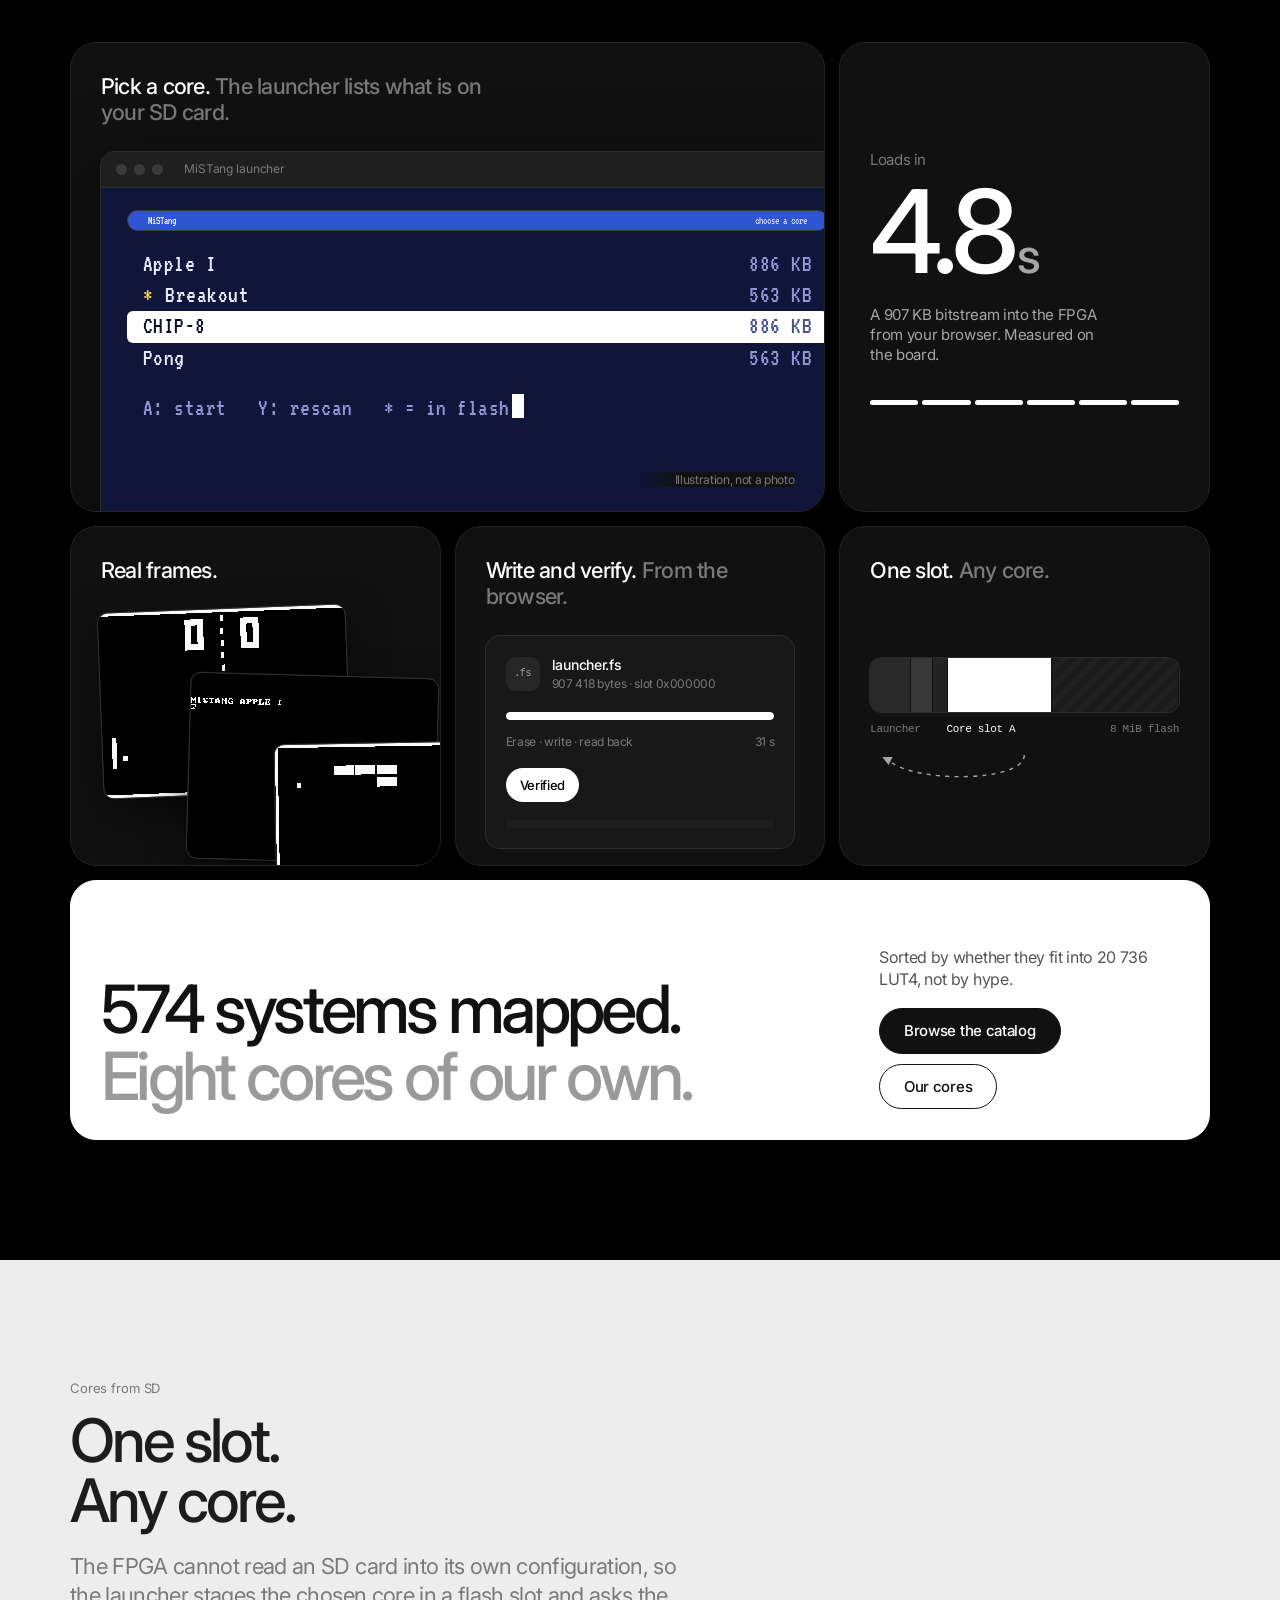
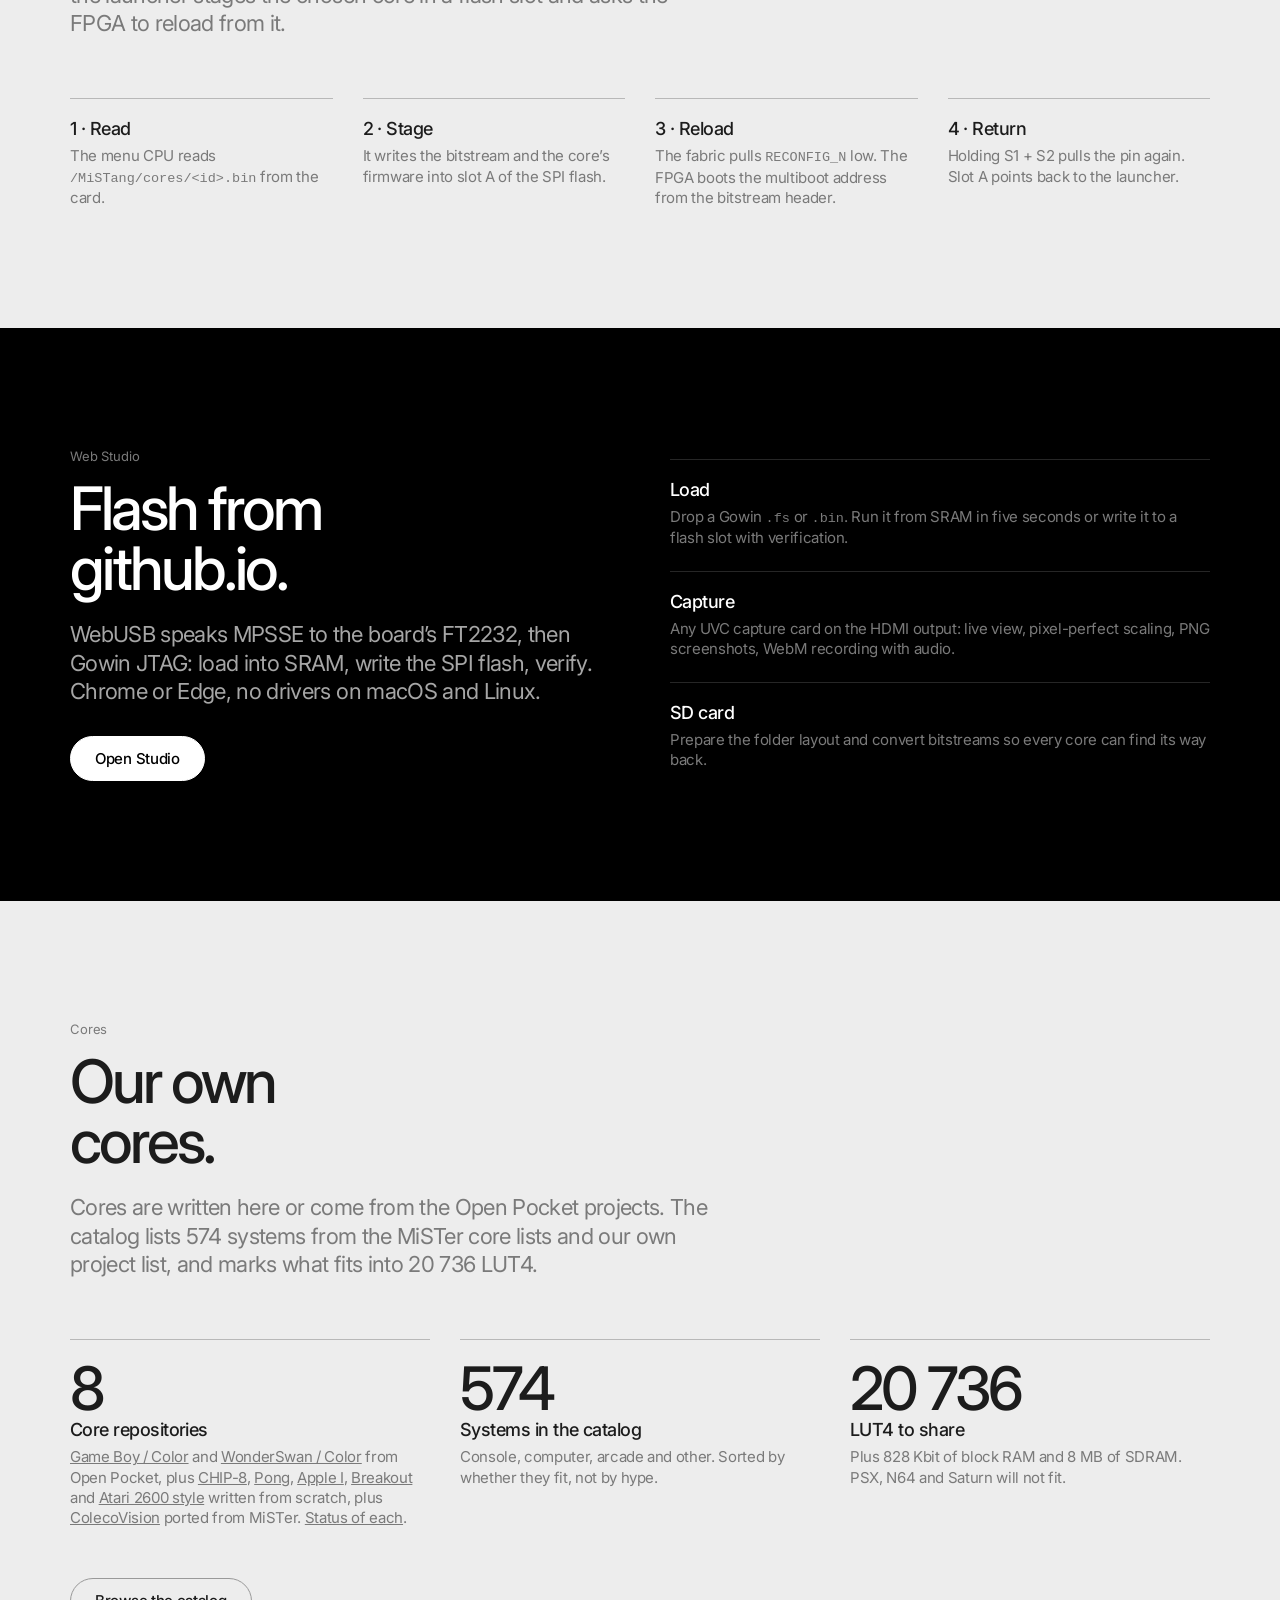
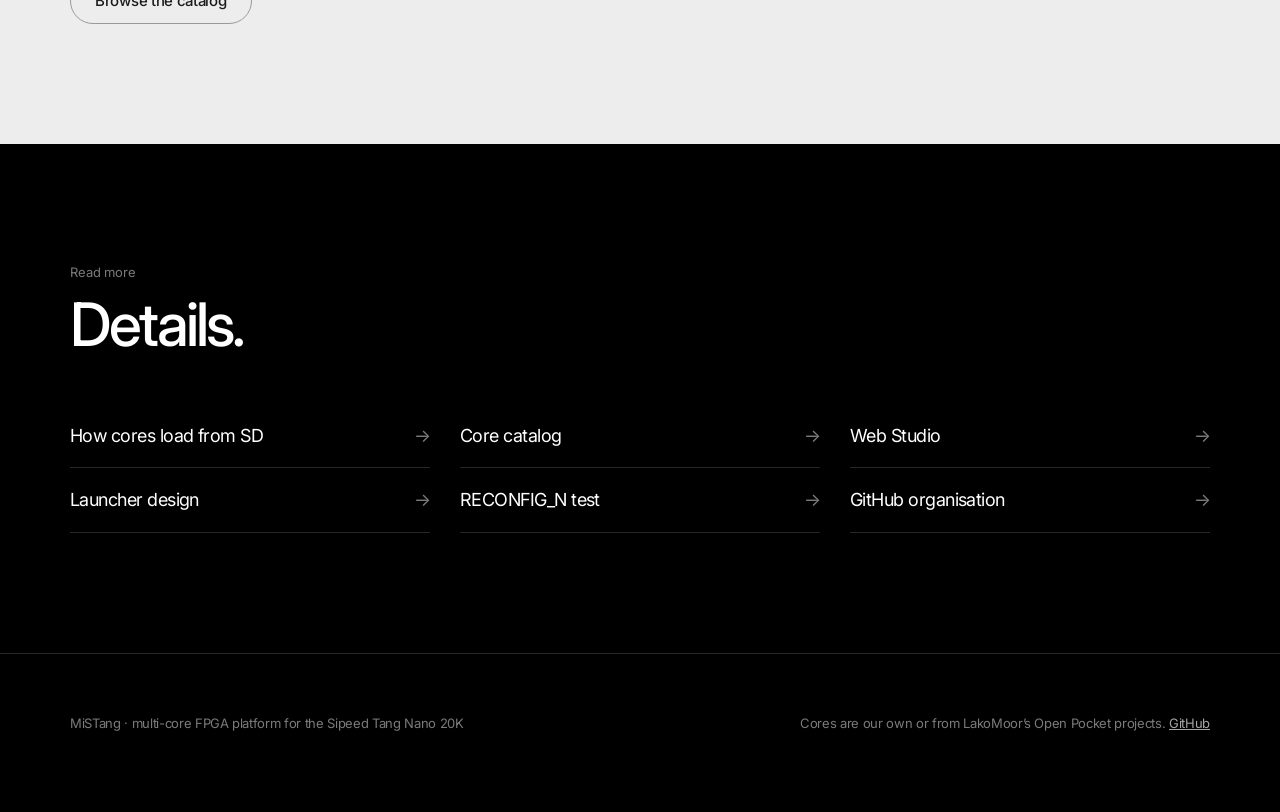
==== commit a40ef3a7: "Site: ColecoVision runs on the board; Atari 2600 board capture; honest notes Co-Authored-By: Claude " ====
--- a/docs/index.html
+++ b/docs/index.html
@@ -37,7 +37,7 @@
 <div class="lab"><span class="a">Launcher</span><span class="d">Core slot A</span><span class="e">8 MiB flash</span></div>
 <div class="jump"><svg viewBox="0 0 300 34" preserveAspectRatio="none"><path d="M150 2 C150 30 40 30 18 7"/><path class="hd" d="M12 4 L22 4 L18 12 Z" style="stroke:none"/></svg></div></div></div></div>
 
-<div class="tile span3 state" style="--i:5"><p class="big">574 systems mapped. <span>Seven cores of our own.</span></p>
+<div class="tile span3 state" style="--i:5"><p class="big">574 systems mapped. <span>Eight cores of our own.</span></p>
 <div class="side"><p>Sorted by whether they fit into 20 736 LUT4, not by hype.</p><div class="btns" style="justify-content:flex-start"><a class="btn solid" href="cores.html">Browse the catalog</a><a class="btn" href="ours.html">Our cores</a></div></div></div>
 </div></div></section>
 <script>(function(){var b=document.getElementById('bento');if(!b)return;if(!('IntersectionObserver'in window)){b.classList.add('in');return}
@@ -66,7 +66,7 @@
 <p class="eyebrow">Cores</p><h2>Our own<br>cores.</h2>
 <p class="lead">Cores are written here or come from the Open Pocket projects. The catalog lists 574 systems from the MiSTer core lists and our own project list, and marks what fits into 20 736 LUT4.</p>
 <div class="grid3">
-<div class="feat"><div class="big-num">7</div><h3>Core repositories</h3><p><a href="https://github.com/MiSTang-FPGA/mistang-core-gbc">Game Boy / Color</a> and <a href="https://github.com/MiSTang-FPGA/mistang-core-ws">WonderSwan / Color</a> from Open Pocket, plus <a href="https://github.com/MiSTang-FPGA/mistang-core-chip8">CHIP-8</a>, <a href="https://github.com/MiSTang-FPGA/mistang-core-pong">Pong</a>, <a href="https://github.com/MiSTang-FPGA/mistang-core-apple1">Apple I</a>, <a href="https://github.com/MiSTang-FPGA/mistang-core-breakout">Breakout</a> and <a href="https://github.com/MiSTang-FPGA/mistang-core-atari2600">Atari 2600 style</a> written from scratch. <a href="ours.html">Status of each</a>.</p></div>
+<div class="feat"><div class="big-num">8</div><h3>Core repositories</h3><p><a href="https://github.com/MiSTang-FPGA/mistang-core-gbc">Game Boy / Color</a> and <a href="https://github.com/MiSTang-FPGA/mistang-core-ws">WonderSwan / Color</a> from Open Pocket, plus <a href="https://github.com/MiSTang-FPGA/mistang-core-chip8">CHIP-8</a>, <a href="https://github.com/MiSTang-FPGA/mistang-core-pong">Pong</a>, <a href="https://github.com/MiSTang-FPGA/mistang-core-apple1">Apple I</a>, <a href="https://github.com/MiSTang-FPGA/mistang-core-breakout">Breakout</a> and <a href="https://github.com/MiSTang-FPGA/mistang-core-atari2600">Atari 2600 style</a> written from scratch, plus <a href="https://github.com/MiSTang-FPGA/mistang-core-colecovision">ColecoVision</a> ported from MiSTer. <a href="ours.html">Status of each</a>.</p></div>
 <div class="feat"><div class="big-num">574</div><h3>Systems in the catalog</h3><p>Console, computer, arcade and other. Sorted by whether they fit, not by hype.</p></div>
 <div class="feat"><div class="big-num">20 736</div><h3>LUT4 to share</h3><p>Plus 828 Kbit of block RAM and 8 MB of SDRAM. PSX, N64 and Saturn will not fit.</p></div>
 </div>
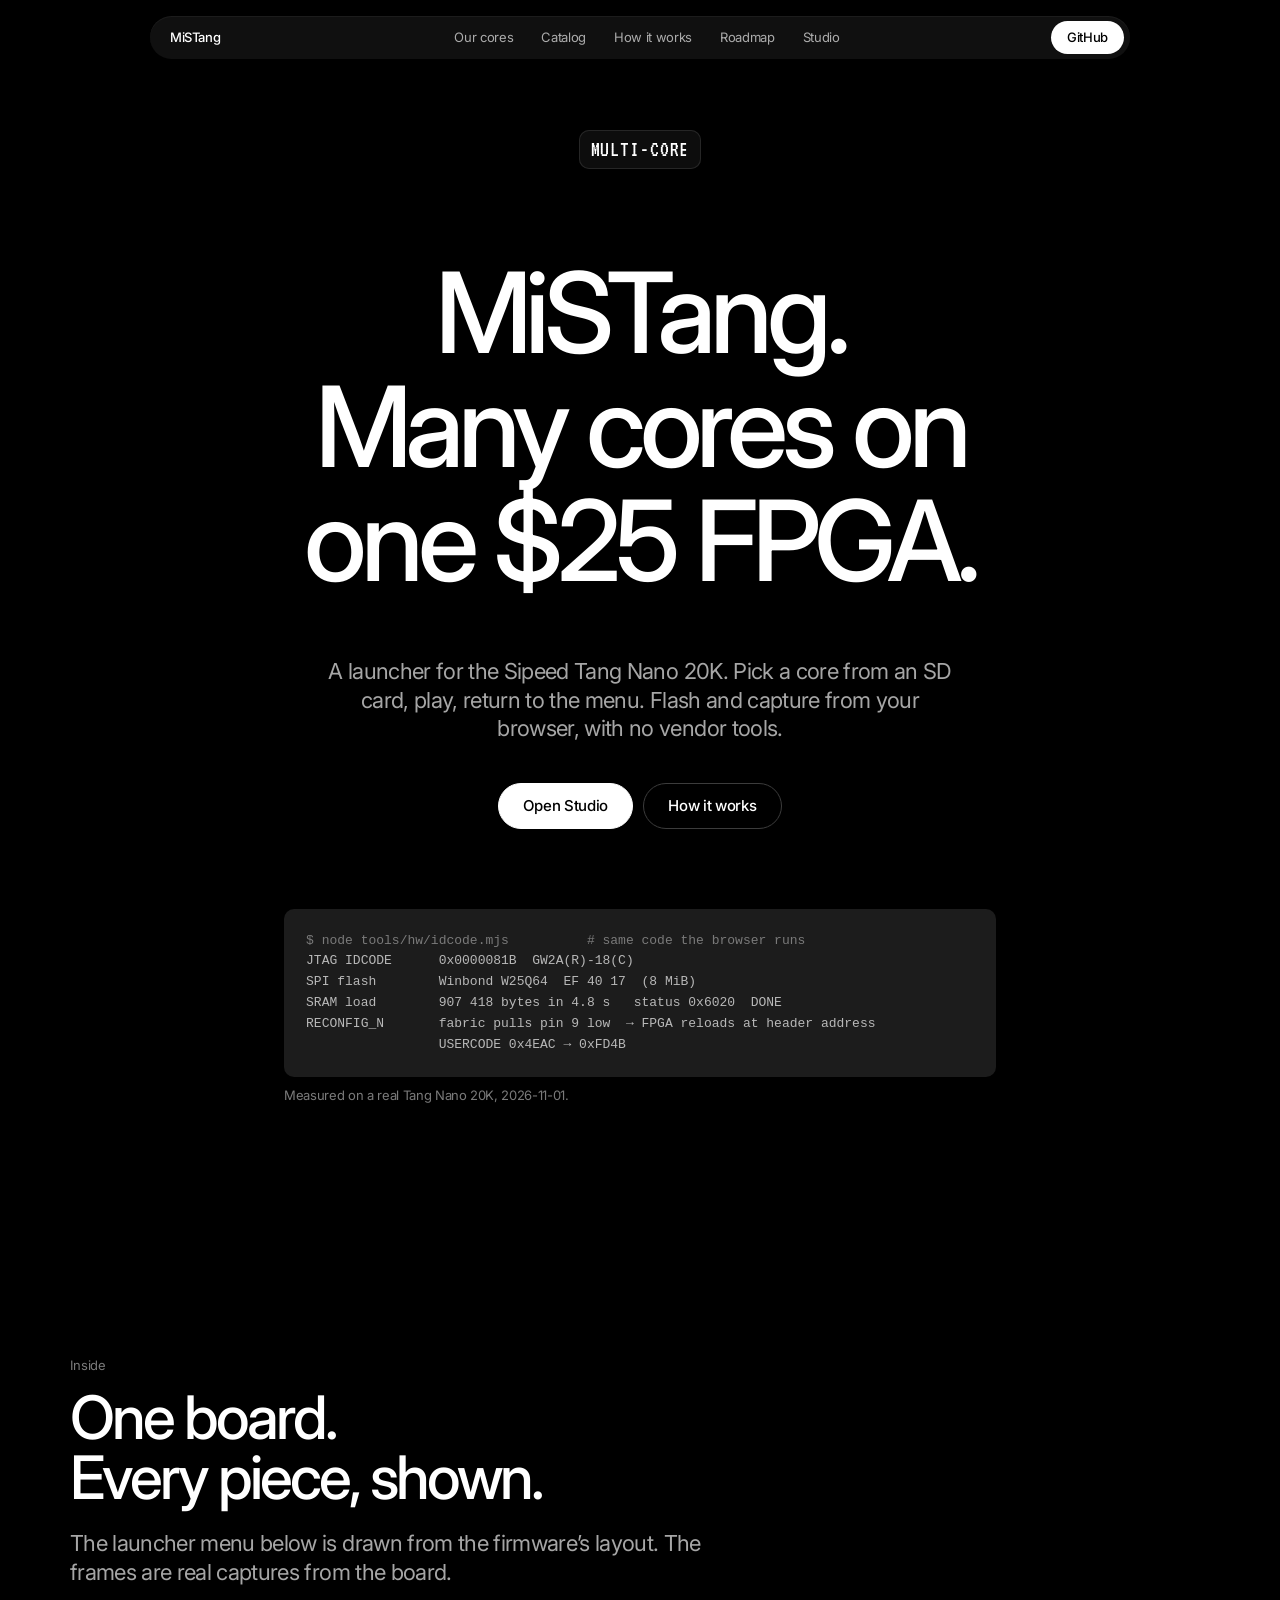
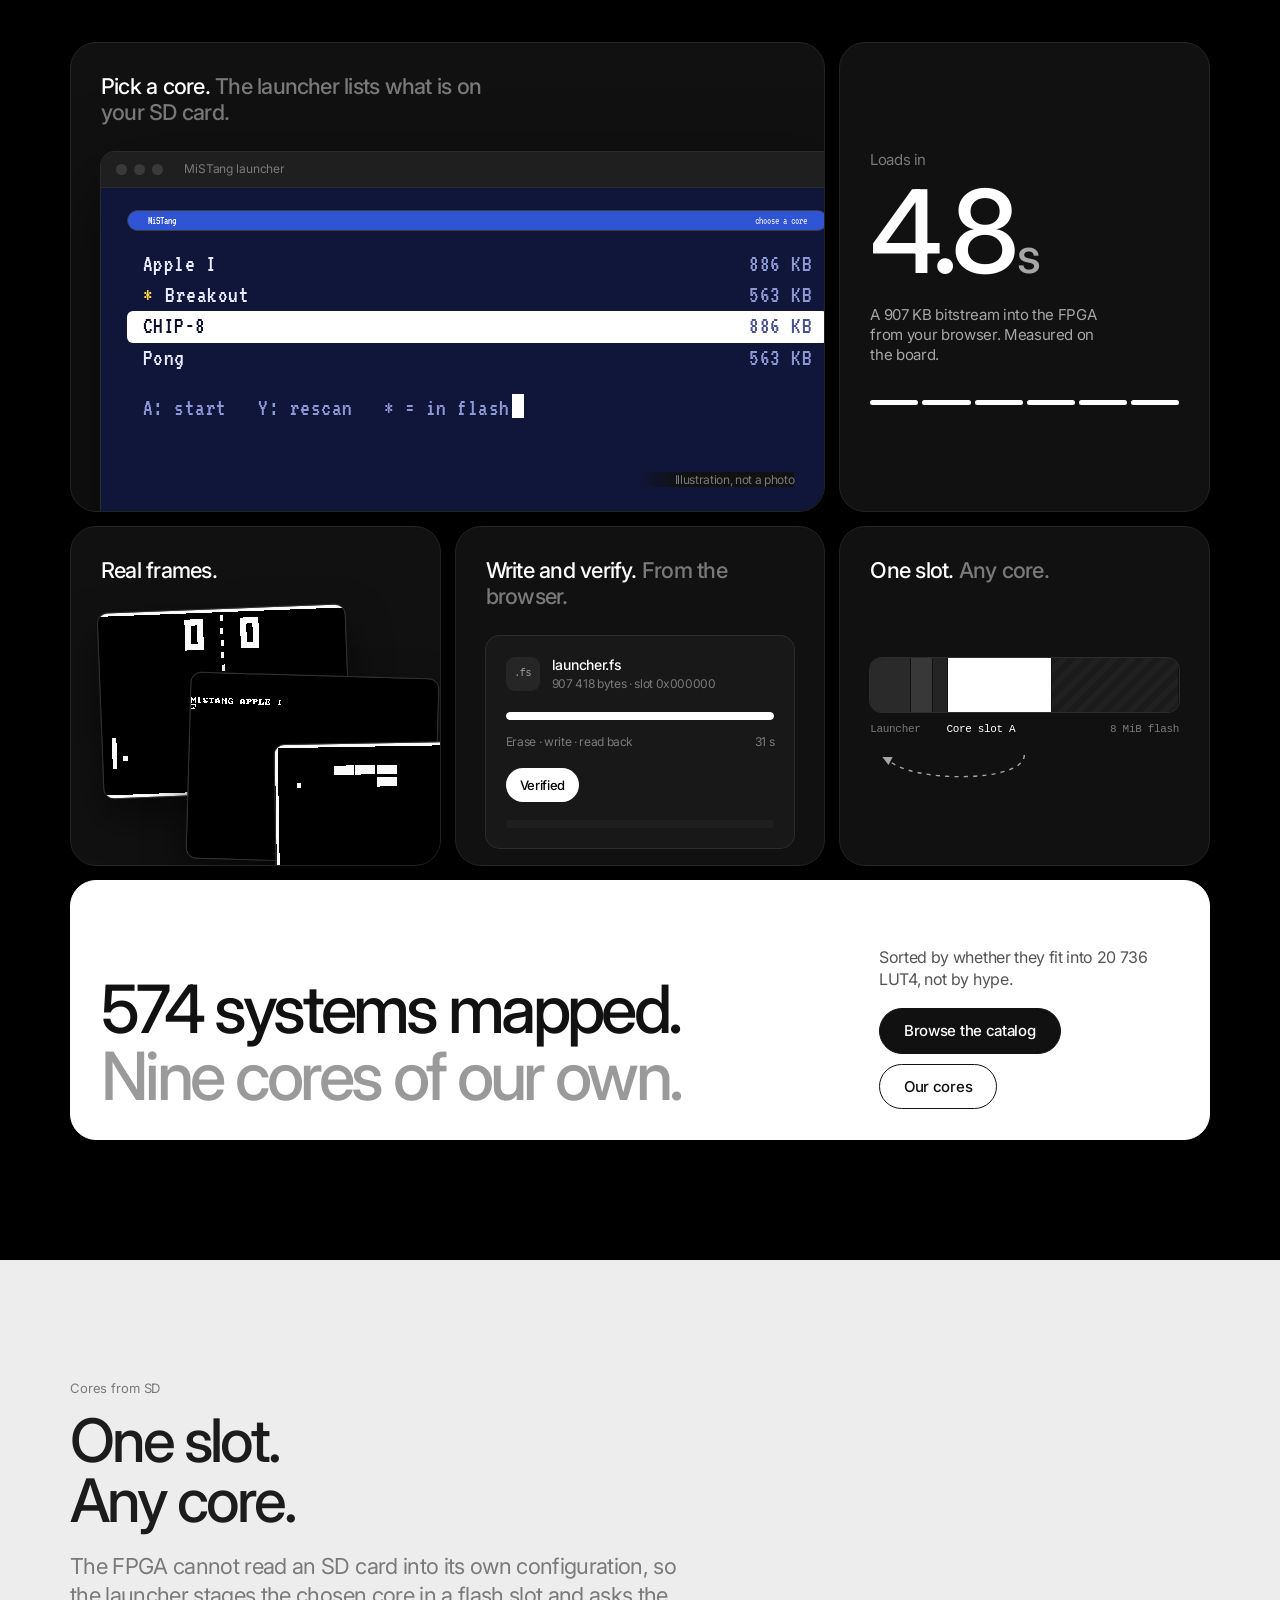
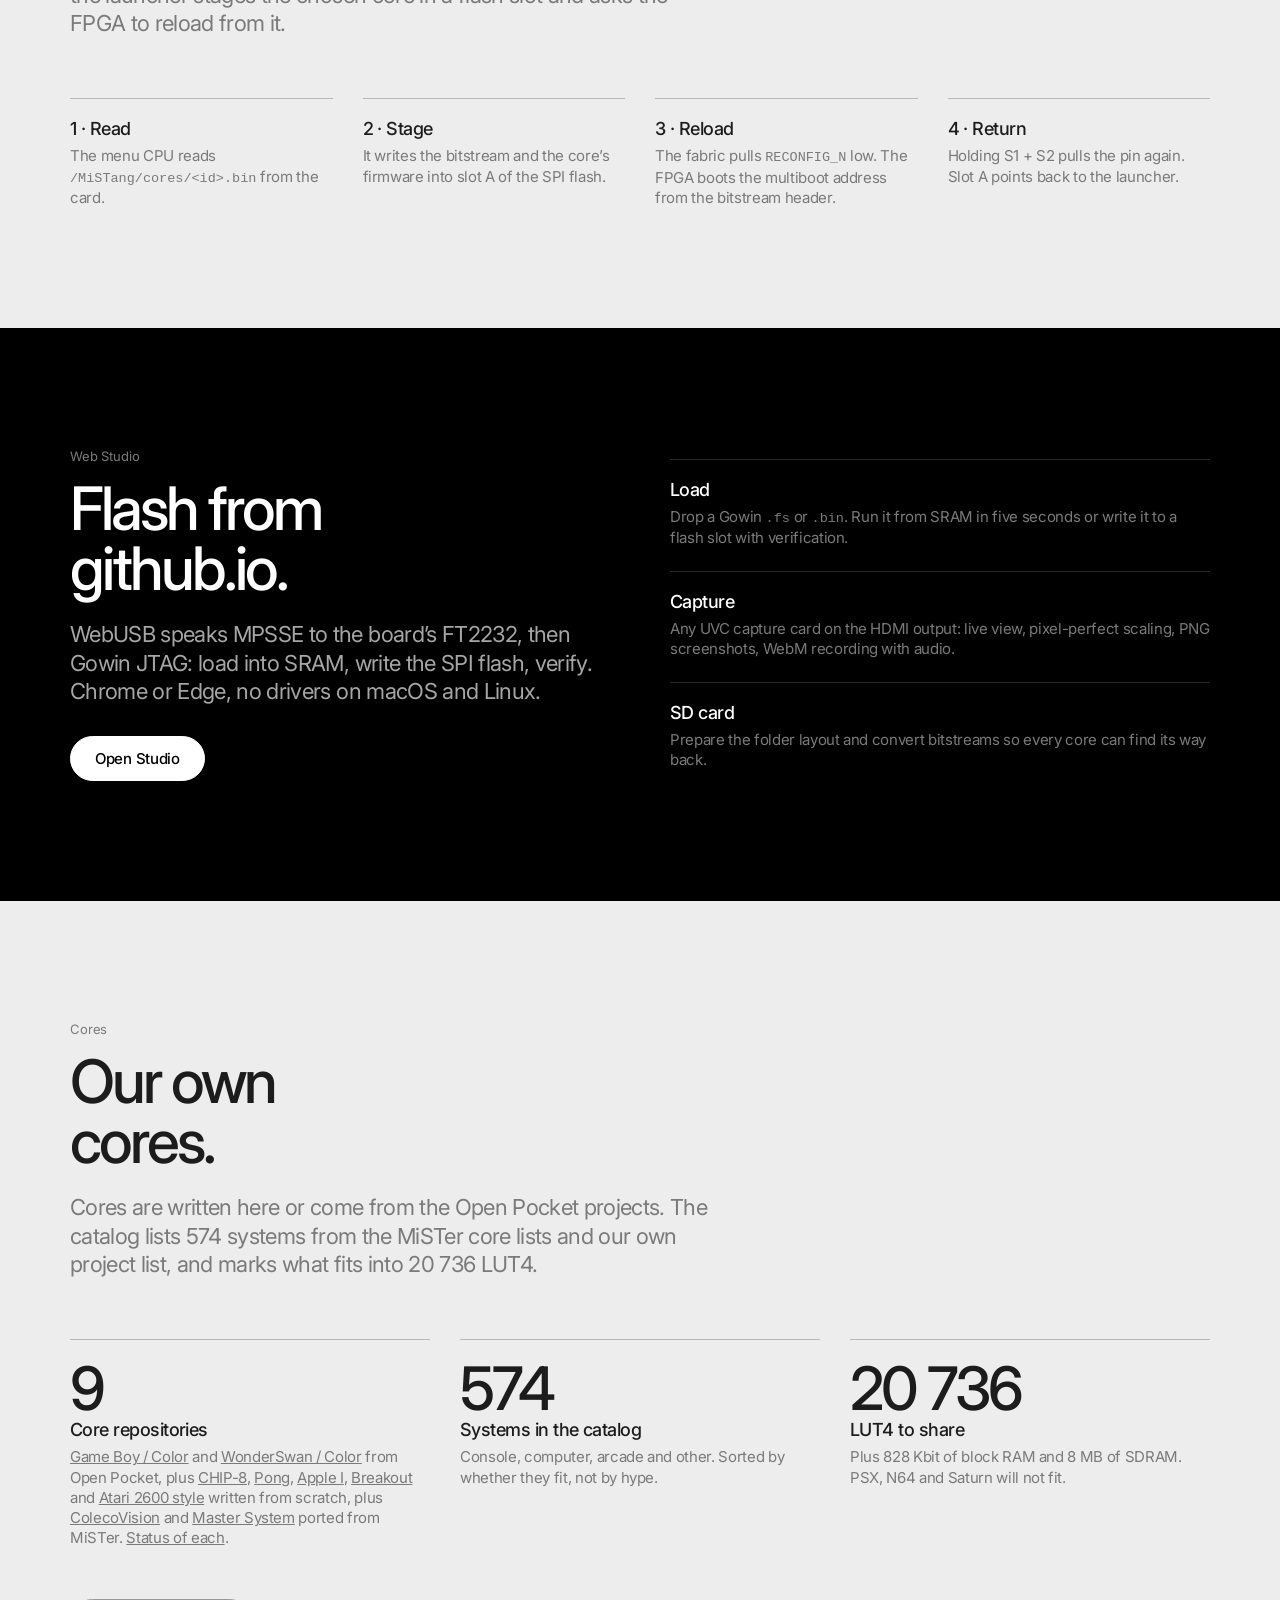
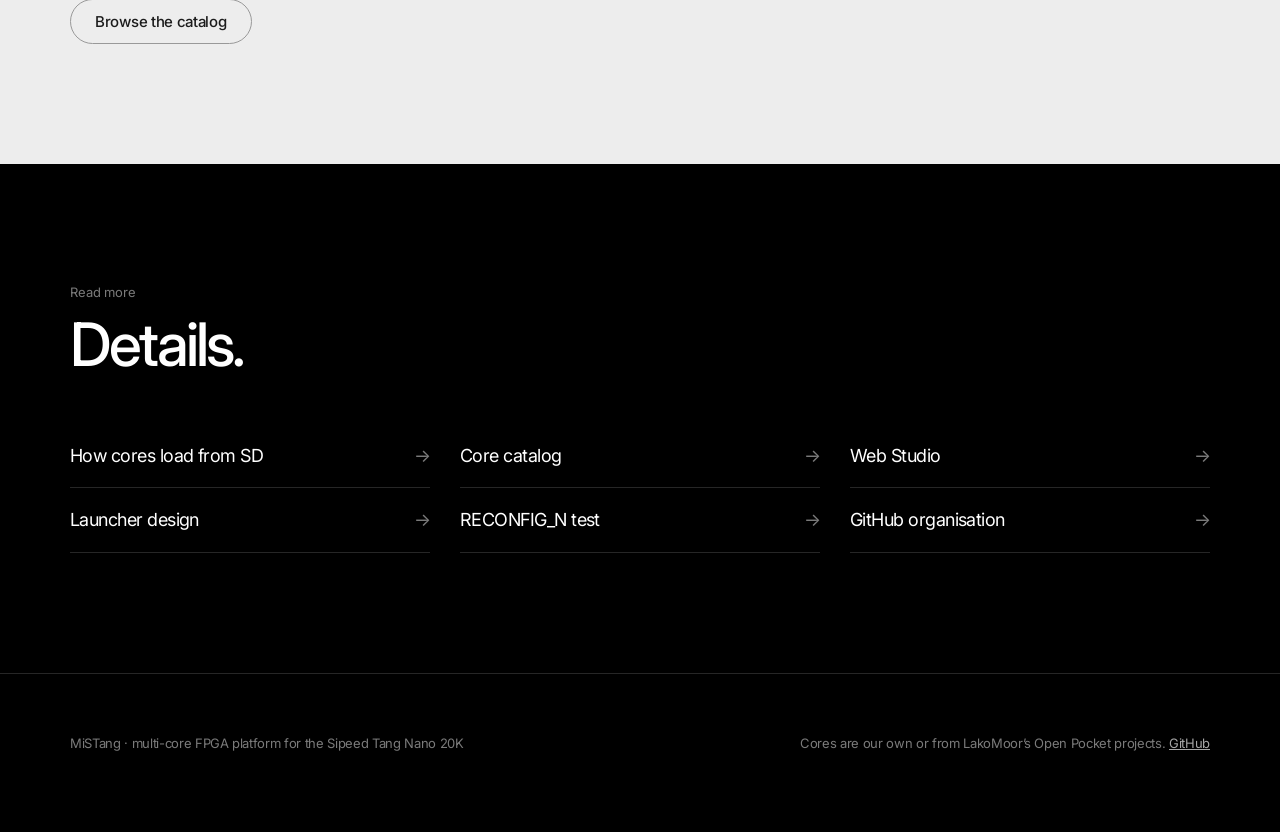
==== commit 40c1da41: "Site: Master System core runs on the board and matches the reference in simulation Co-Authored-By: C" ====
--- a/docs/index.html
+++ b/docs/index.html
@@ -37,7 +37,7 @@
 <div class="lab"><span class="a">Launcher</span><span class="d">Core slot A</span><span class="e">8 MiB flash</span></div>
 <div class="jump"><svg viewBox="0 0 300 34" preserveAspectRatio="none"><path d="M150 2 C150 30 40 30 18 7"/><path class="hd" d="M12 4 L22 4 L18 12 Z" style="stroke:none"/></svg></div></div></div></div>
 
-<div class="tile span3 state" style="--i:5"><p class="big">574 systems mapped. <span>Eight cores of our own.</span></p>
+<div class="tile span3 state" style="--i:5"><p class="big">574 systems mapped. <span>Nine cores of our own.</span></p>
 <div class="side"><p>Sorted by whether they fit into 20 736 LUT4, not by hype.</p><div class="btns" style="justify-content:flex-start"><a class="btn solid" href="cores.html">Browse the catalog</a><a class="btn" href="ours.html">Our cores</a></div></div></div>
 </div></div></section>
 <script>(function(){var b=document.getElementById('bento');if(!b)return;if(!('IntersectionObserver'in window)){b.classList.add('in');return}
@@ -66,7 +66,7 @@
 <p class="eyebrow">Cores</p><h2>Our own<br>cores.</h2>
 <p class="lead">Cores are written here or come from the Open Pocket projects. The catalog lists 574 systems from the MiSTer core lists and our own project list, and marks what fits into 20 736 LUT4.</p>
 <div class="grid3">
-<div class="feat"><div class="big-num">8</div><h3>Core repositories</h3><p><a href="https://github.com/MiSTang-FPGA/mistang-core-gbc">Game Boy / Color</a> and <a href="https://github.com/MiSTang-FPGA/mistang-core-ws">WonderSwan / Color</a> from Open Pocket, plus <a href="https://github.com/MiSTang-FPGA/mistang-core-chip8">CHIP-8</a>, <a href="https://github.com/MiSTang-FPGA/mistang-core-pong">Pong</a>, <a href="https://github.com/MiSTang-FPGA/mistang-core-apple1">Apple I</a>, <a href="https://github.com/MiSTang-FPGA/mistang-core-breakout">Breakout</a> and <a href="https://github.com/MiSTang-FPGA/mistang-core-atari2600">Atari 2600 style</a> written from scratch, plus <a href="https://github.com/MiSTang-FPGA/mistang-core-colecovision">ColecoVision</a> ported from MiSTer. <a href="ours.html">Status of each</a>.</p></div>
+<div class="feat"><div class="big-num">9</div><h3>Core repositories</h3><p><a href="https://github.com/MiSTang-FPGA/mistang-core-gbc">Game Boy / Color</a> and <a href="https://github.com/MiSTang-FPGA/mistang-core-ws">WonderSwan / Color</a> from Open Pocket, plus <a href="https://github.com/MiSTang-FPGA/mistang-core-chip8">CHIP-8</a>, <a href="https://github.com/MiSTang-FPGA/mistang-core-pong">Pong</a>, <a href="https://github.com/MiSTang-FPGA/mistang-core-apple1">Apple I</a>, <a href="https://github.com/MiSTang-FPGA/mistang-core-breakout">Breakout</a> and <a href="https://github.com/MiSTang-FPGA/mistang-core-atari2600">Atari 2600 style</a> written from scratch, plus <a href="https://github.com/MiSTang-FPGA/mistang-core-colecovision">ColecoVision</a> and <a href="https://github.com/MiSTang-FPGA/mistang-core-sms">Master System</a> ported from MiSTer. <a href="ours.html">Status of each</a>.</p></div>
 <div class="feat"><div class="big-num">574</div><h3>Systems in the catalog</h3><p>Console, computer, arcade and other. Sorted by whether they fit, not by hype.</p></div>
 <div class="feat"><div class="big-num">20 736</div><h3>LUT4 to share</h3><p>Plus 828 Kbit of block RAM and 8 MB of SDRAM. PSX, N64 and Saturn will not fit.</p></div>
 </div>
